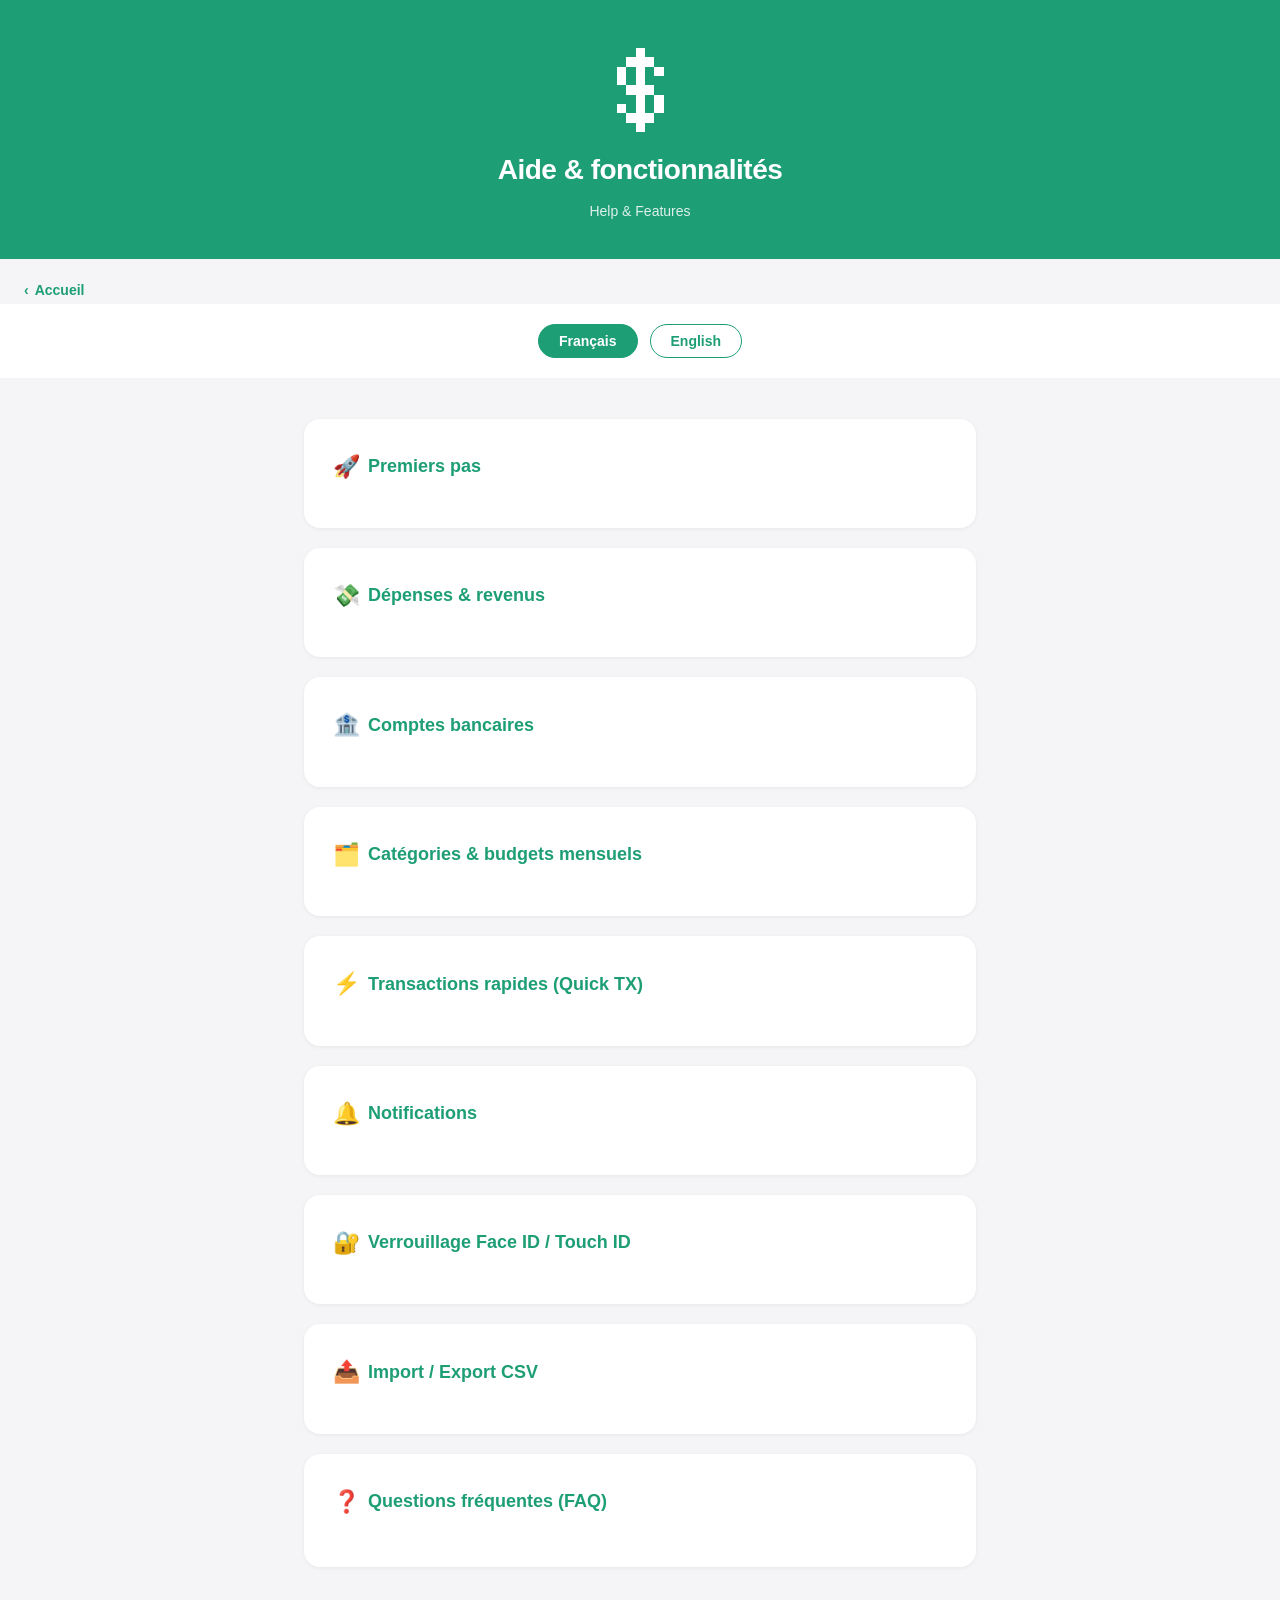
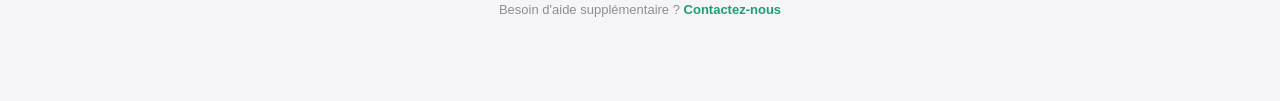
==== help.html @ 41f7768b "Site de support multi-pages avec logo de l'app et mode sombre * Préciser la nuance sur le chiffremen" ====
<!DOCTYPE html>
<html lang="fr">
<head>
  <meta charset="UTF-8" />
  <meta name="viewport" content="width=device-width, initial-scale=1.0" />
  <title>Aide &amp; fonctionnalités — Budget App</title>
  <link rel="stylesheet" href="styles.css" />
</head>
<body>

<header>
  <span class="logo-icon" role="img" aria-label="Budget"></span>
  <h1>Aide &amp; fonctionnalités</h1>
  <p>Help &amp; Features</p>
</header>

<a class="back-link" href="index.html">‹ <span lang-section="fr">Accueil</span><span lang-section="en">Home</span></a>

<div class="lang-toggle">
  <button class="active" onclick="setLang('fr')">Français</button>
  <button onclick="setLang('en')">English</button>
</div>

<!--
  ╔══════════════════════════════════════════════════════════════════╗
  ║  GUIDE DE RÉDACTION (à supprimer une fois rempli)                 ║
  ║  - Chaque fonctionnalité = un bloc <div class="section">.         ║
  ║  - Texte explicatif : <p>…</p>                                    ║
  ║  - Liste d'étapes numérotées : <ol><li>…</li></ol>               ║
  ║  - Liste à puces (cochées) : <ul><li>…</li></ul>                 ║
  ║  - Encadré d'astuce : <div class="highlight">…</div>             ║
  ║  - Sous-titre dans une section : <h3>…</h3>                       ║
  ║  Répliquer la même structure dans la version EN plus bas.         ║
  ╚══════════════════════════════════════════════════════════════════╝
-->

<!-- ═══════════════════════════════════════ FRANÇAIS ═══════════════════════ -->

<div lang-section="fr">
<div class="container">

  <div class="section">
    <h2><span class="emoji">🚀</span> Premiers pas</h2>
    <p><!-- TODO : Décrire la connexion (Sign in with Apple) et la configuration initiale. --></p>
  </div>

  <div class="section">
    <h2><span class="emoji">💸</span> Dépenses &amp; revenus</h2>
    <p><!-- TODO : Comment ajouter, modifier et supprimer une dépense ou un revenu (description, montant, fréquence, catégorie, compte). --></p>
  </div>

  <div class="section">
    <h2><span class="emoji">🏦</span> Comptes bancaires</h2>
    <p><!-- TODO : Comment créer un compte, définir un solde, suivre l'évolution. --></p>
  </div>

  <div class="section">
    <h2><span class="emoji">🗂️</span> Catégories &amp; budgets mensuels</h2>
    <p><!-- TODO : Comment créer des catégories et fixer un budget mensuel par catégorie. --></p>
  </div>

  <div class="section">
    <h2><span class="emoji">⚡</span> Transactions rapides (Quick TX)</h2>
    <p><!-- TODO : À quoi servent les Quick TX et comment les utiliser. --></p>
  </div>

  <div class="section">
    <h2><span class="emoji">🔔</span> Notifications</h2>
    <p><!-- TODO : Comment activer/désactiver les rappels de transactions récurrentes. --></p>
  </div>

  <div class="section">
    <h2><span class="emoji">🔐</span> Verrouillage Face ID / Touch ID</h2>
    <p><!-- TODO : Comment activer le verrouillage biométrique de l'application. --></p>
  </div>

  <div class="section">
    <h2><span class="emoji">📤</span> Import / Export CSV</h2>
    <p><!-- TODO : Comment exporter ses données en CSV et importer un fichier. --></p>
  </div>

  <div class="section">
    <h2><span class="emoji">❓</span> Questions fréquentes (FAQ)</h2>
    <h3><!-- TODO : Question --></h3>
    <p><!-- TODO : Réponse --></p>
  </div>

  <p class="updated">Besoin d'aide supplémentaire ? <a href="contact.html">Contactez-nous</a></p>
</div>
</div>

<!-- ═══════════════════════════════════════ ENGLISH ════════════════════════ -->

<div lang-section="en">
<div class="container">

  <div class="section">
    <h2><span class="emoji">🚀</span> Getting Started</h2>
    <p><!-- TODO: Describe sign-in (Sign in with Apple) and initial setup. --></p>
  </div>

  <div class="section">
    <h2><span class="emoji">💸</span> Expenses &amp; Income</h2>
    <p><!-- TODO: How to add, edit and delete an expense or income (description, amount, frequency, category, account). --></p>
  </div>

  <div class="section">
    <h2><span class="emoji">🏦</span> Bank Accounts</h2>
    <p><!-- TODO: How to create an account, set a balance, track changes. --></p>
  </div>

  <div class="section">
    <h2><span class="emoji">🗂️</span> Categories &amp; Monthly Budgets</h2>
    <p><!-- TODO: How to create categories and set a monthly budget per category. --></p>
  </div>

  <div class="section">
    <h2><span class="emoji">⚡</span> Quick Transactions (Quick TX)</h2>
    <p><!-- TODO: What Quick TX are for and how to use them. --></p>
  </div>

  <div class="section">
    <h2><span class="emoji">🔔</span> Notifications</h2>
    <p><!-- TODO: How to enable/disable recurring-transaction reminders. --></p>
  </div>

  <div class="section">
    <h2><span class="emoji">🔐</span> Face ID / Touch ID Lock</h2>
    <p><!-- TODO: How to enable the app's biometric lock. --></p>
  </div>

  <div class="section">
    <h2><span class="emoji">📤</span> CSV Import / Export</h2>
    <p><!-- TODO: How to export your data to CSV and import a file. --></p>
  </div>

  <div class="section">
    <h2><span class="emoji">❓</span> Frequently Asked Questions (FAQ)</h2>
    <h3><!-- TODO: Question --></h3>
    <p><!-- TODO: Answer --></p>
  </div>

  <p class="updated">Need more help? <a href="contact.html">Contact us</a></p>
</div>
</div>

<script src="script.js"></script>
</body>
</html>
---- styles.css ----
/* ───────────────────── Color tokens (light mode) ───────────────────── */

:root {
  --bg: #f5f5f7;
  --text: #1d1d1f;
  --text-secondary: #3a3a3c;
  --text-muted: #8e8e93;

  --card-bg: #fff;
  --card-border: transparent;
  --card-shadow: rgba(0,0,0,0.06);
  --card-shadow-hover: rgba(0,0,0,0.10);

  --accent: #1d9e75;
  --accent-bg: #e8f7f2;
  --accent-contrast: #1a3a2e;
  --on-accent: #fff;

  --border: #f2f2f7;
  --divider: #d0d0d0;
  --contact-bg: #f5f5f7;
  --arrow: #c0c0c5;

  /* Header / app logo — light variant: green tile, white glyph */
  --header-bg: #1d9e75;
  --header-text: #fff;
  --header-logo: #fff;
}

/* ───────────────────── Color tokens (dark mode) ────────────────────── */

@media (prefers-color-scheme: dark) {
  :root {
    --bg: #000;
    --text: #f5f5f7;
    --text-secondary: #c7c7cc;
    --text-muted: #8e8e93;

    --card-bg: #1c1c1e;
    --card-border: #2c2c2e;
    --card-shadow: rgba(0,0,0,0.5);
    --card-shadow-hover: rgba(0,0,0,0.7);

    --accent: #2ecc8f;
    --accent-bg: #14302a;
    --accent-contrast: #d7f5ea;
    --on-accent: #0d1311;

    --border: #2c2c2e;
    --divider: #3a3a3c;
    --contact-bg: #2c2c2e;
    --arrow: #6e6e73;

    /* Header / app logo — dark variant: near-black tile, green glyph */
    --header-bg: #0d1311;
    --header-text: #f5f5f7;
    --header-logo: #2ecc8f;
  }
}

* { box-sizing: border-box; margin: 0; padding: 0; }

body {
  font-family: -apple-system, BlinkMacSystemFont, "Segoe UI", Roboto, Helvetica, Arial, sans-serif;
  background: var(--bg);
  color: var(--text);
  line-height: 1.7;
}

/* ─────────────────────────── Header ─────────────────────────── */

header {
  background: var(--header-bg);
  color: var(--header-text);
  padding: 48px 24px 36px;
  text-align: center;
}

/* App logo — the "$" glyph drawn from logo.svg, recolored per color scheme */
header .logo-icon {
  display: block;
  width: 84px;
  height: 84px;
  margin: 0 auto 14px;
  background-color: var(--header-logo);
  -webkit-mask: url(logo.svg) center / contain no-repeat;
  mask: url(logo.svg) center / contain no-repeat;
}

header h1 {
  font-size: 28px;
  font-weight: 700;
  letter-spacing: -0.5px;
}

header p {
  margin-top: 6px;
  font-size: 14px;
  opacity: 0.85;
}

/* ─────────────────────── Back navigation ────────────────────── */

.back-link {
  display: inline-flex;
  align-items: center;
  gap: 6px;
  margin: 20px 0 0 24px;
  color: var(--accent);
  text-decoration: none;
  font-size: 14px;
  font-weight: 600;
}

.back-link:hover { text-decoration: underline; }

/* ─────────────────────── Language toggle ────────────────────── */

.lang-toggle {
  display: flex;
  justify-content: center;
  gap: 12px;
  padding: 20px;
  background: var(--card-bg);
  border-bottom: 1px solid var(--border);
}

.lang-toggle button {
  padding: 8px 20px;
  border-radius: 20px;
  border: 1.5px solid var(--accent);
  background: transparent;
  color: var(--accent);
  font-size: 14px;
  font-weight: 600;
  cursor: pointer;
  transition: all 0.2s;
}

.lang-toggle button.active,
.lang-toggle button:hover {
  background: var(--accent);
  color: var(--on-accent);
}

/* ─────────────────────────── Layout ─────────────────────────── */

.container {
  max-width: 720px;
  margin: 0 auto;
  padding: 40px 24px 80px;
}

.section {
  background: var(--card-bg);
  border: 1px solid var(--card-border);
  border-radius: 16px;
  padding: 28px;
  margin-bottom: 20px;
  box-shadow: 0 1px 4px var(--card-shadow);
}

.section h2 {
  font-size: 18px;
  font-weight: 700;
  color: var(--accent);
  margin-bottom: 14px;
  display: flex;
  align-items: center;
  gap: 8px;
}

.section h2 .emoji { font-size: 22px; }

.section h3 {
  font-size: 16px;
  font-weight: 700;
  color: var(--text);
  margin: 18px 0 8px;
}

.section p { margin-bottom: 12px; font-size: 15px; color: var(--text-secondary); }
.section p:last-child { margin-bottom: 0; }

.section ul {
  list-style: none;
  padding: 0;
  margin-bottom: 12px;
}

.section ul li {
  font-size: 15px;
  color: var(--text-secondary);
  padding: 6px 0 6px 20px;
  position: relative;
  border-bottom: 1px solid var(--border);
}

.section ul li:last-child { border-bottom: none; }

.section ul li::before {
  content: "✓";
  position: absolute;
  left: 0;
  color: var(--accent);
  font-weight: 700;
}

/* Numbered steps (for help sections) */
.section ol {
  margin: 0 0 12px 20px;
  padding: 0;
}

.section ol li {
  font-size: 15px;
  color: var(--text-secondary);
  padding: 4px 0;
}

/* Links inside content */
.section a,
.highlight a,
.contact-box a,
.updated a {
  color: var(--accent);
  font-weight: 600;
  text-decoration: none;
}

.section a:hover,
.highlight a:hover,
.contact-box a:hover,
.updated a:hover { text-decoration: underline; }

/* ───────────────────────── Components ───────────────────────── */

.badge {
  display: inline-block;
  background: var(--accent-bg);
  color: var(--accent);
  font-size: 12px;
  font-weight: 700;
  padding: 3px 10px;
  border-radius: 20px;
  margin-left: 8px;
  vertical-align: middle;
}

.highlight {
  background: var(--accent-bg);
  border-left: 4px solid var(--accent);
  border-radius: 0 8px 8px 0;
  padding: 14px 16px;
  margin: 14px 0;
  font-size: 15px;
  color: var(--accent-contrast);
}

.contact-box {
  background: var(--contact-bg);
  border-radius: 12px;
  padding: 20px;
  margin-top: 12px;
}

.divider {
  border: none;
  border-top: 2px dashed var(--divider);
  margin: 40px 0;
}

.updated {
  text-align: center;
  font-size: 13px;
  color: var(--text-muted);
  margin-top: 32px;
}

/* ────────────────────────── Menu hub ───────────────────────── */

.menu {
  display: grid;
  gap: 16px;
}

.menu-card {
  display: flex;
  align-items: center;
  gap: 18px;
  background: var(--card-bg);
  border: 1px solid var(--card-border);
  border-radius: 16px;
  padding: 24px;
  text-decoration: none;
  color: inherit;
  box-shadow: 0 1px 4px var(--card-shadow);
  transition: transform 0.15s, box-shadow 0.15s;
}

.menu-card:hover {
  transform: translateY(-2px);
  box-shadow: 0 4px 14px var(--card-shadow-hover);
}

.menu-card .menu-icon {
  font-size: 36px;
  flex-shrink: 0;
}

.menu-card .menu-text h2 {
  font-size: 18px;
  font-weight: 700;
  color: var(--accent);
  margin-bottom: 2px;
}

.menu-card .menu-text p {
  font-size: 14px;
  color: var(--text-muted);
}

.menu-card .menu-arrow {
  margin-left: auto;
  color: var(--arrow);
  font-size: 22px;
  flex-shrink: 0;
}

/* Buttons / call-to-action links */
.btn {
  display: inline-block;
  background: var(--accent);
  color: var(--on-accent);
  text-decoration: none;
  font-weight: 600;
  font-size: 15px;
  padding: 12px 24px;
  border-radius: 24px;
  transition: opacity 0.15s;
}

.btn:hover { opacity: 0.9; }

/* Language section visibility (toggled by script.js) */
[lang-section="en"] { display: none; }
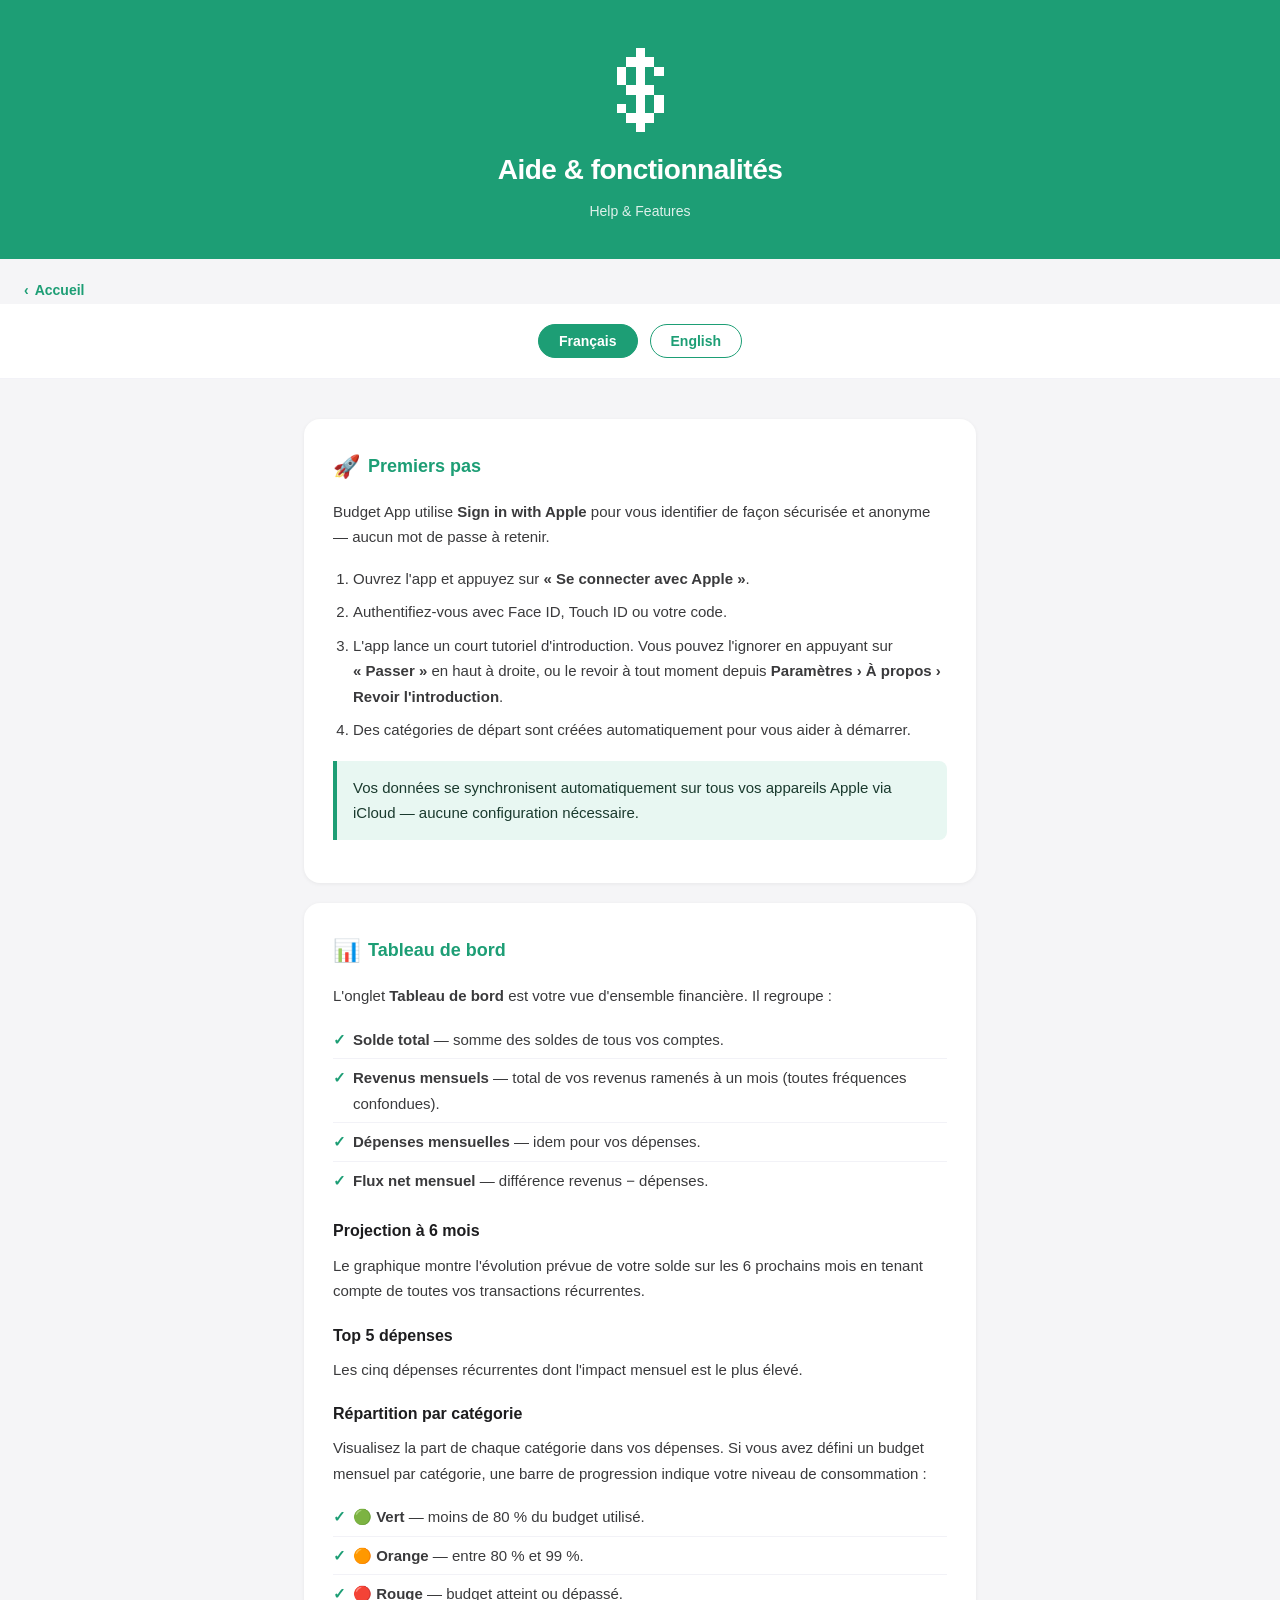
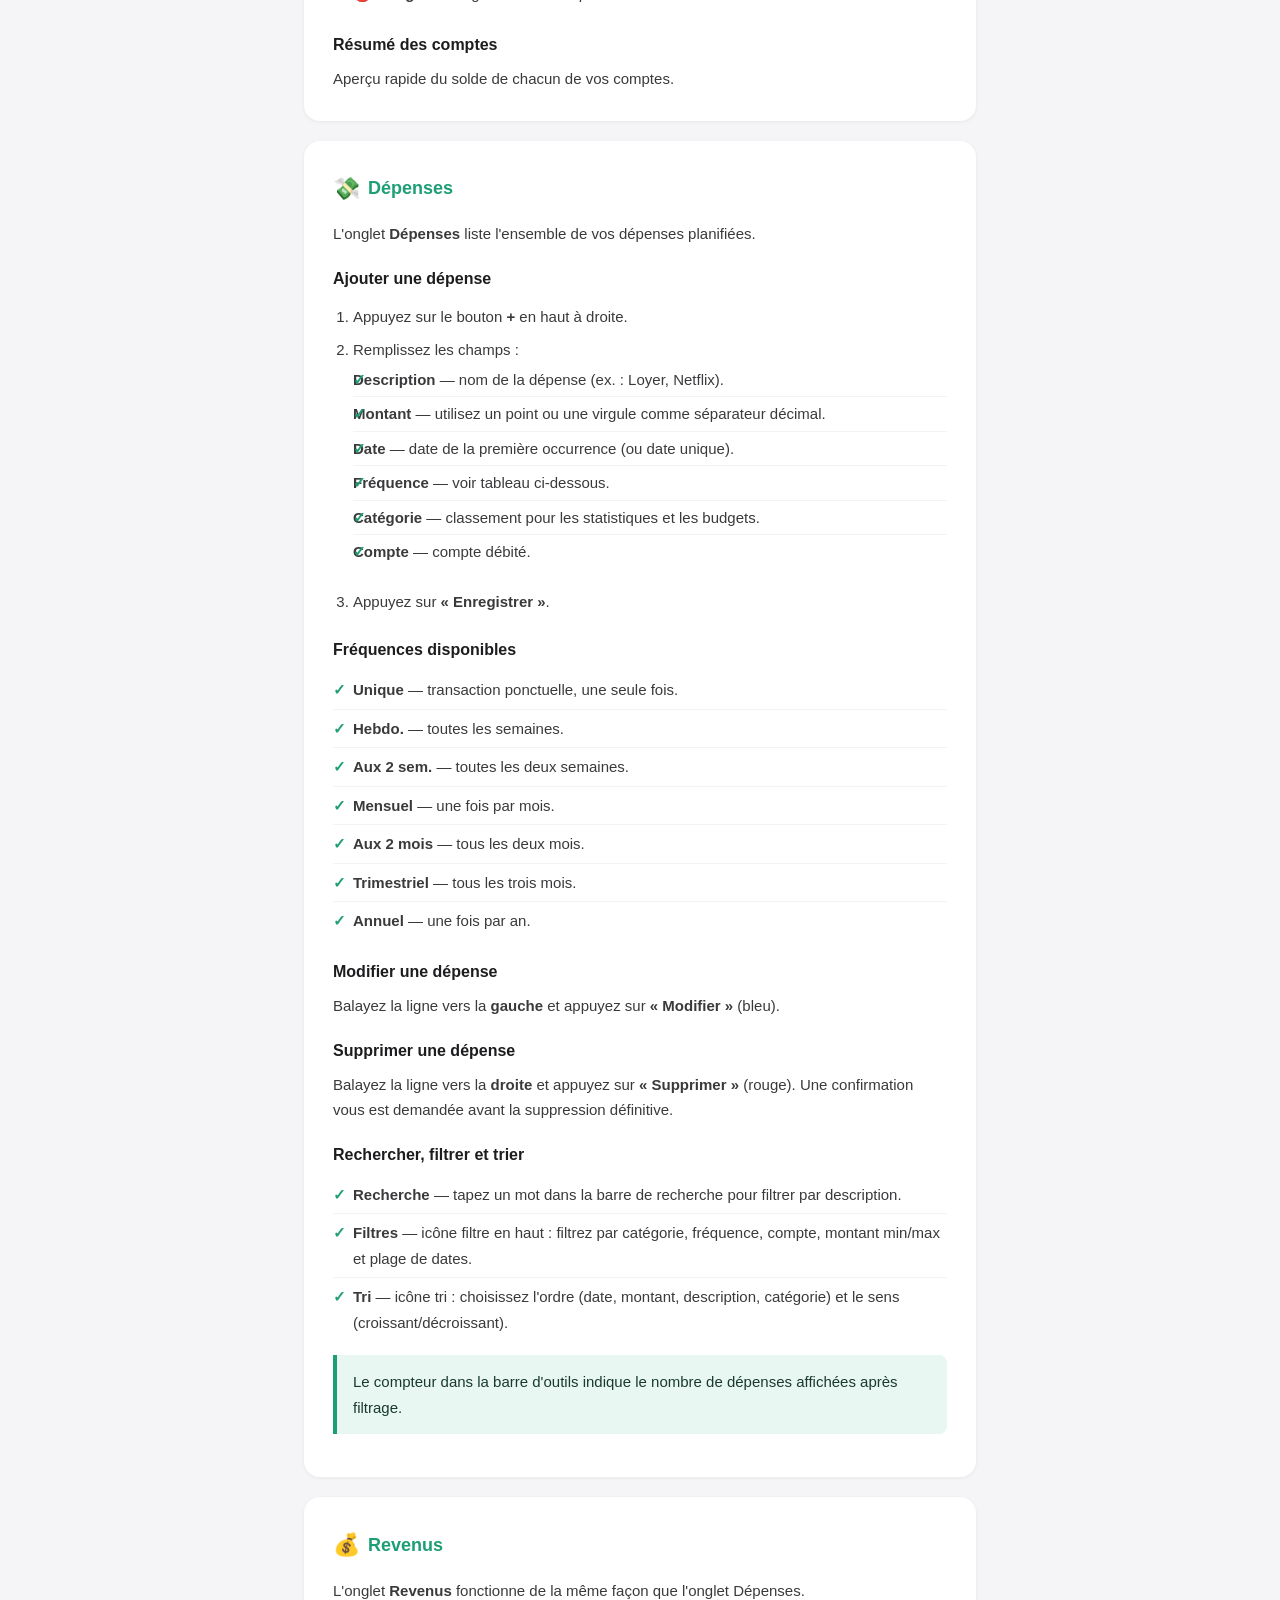
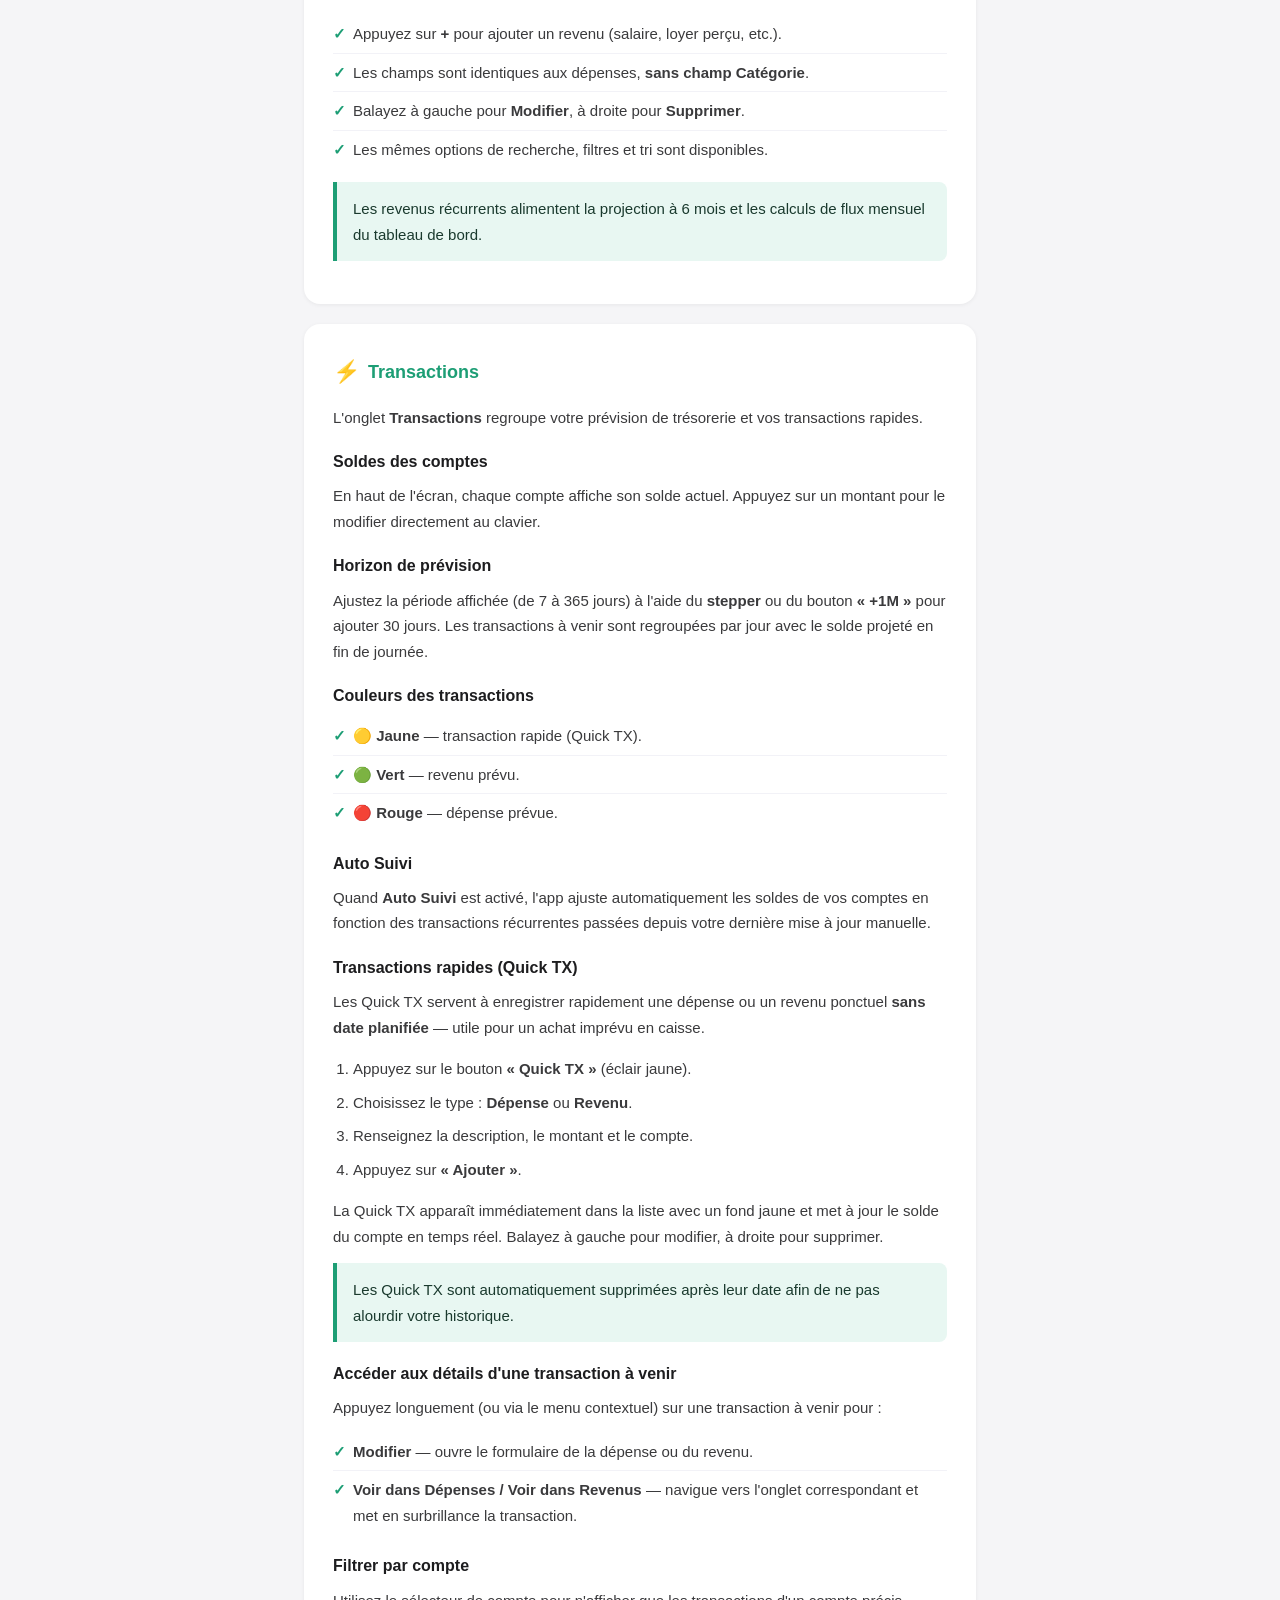
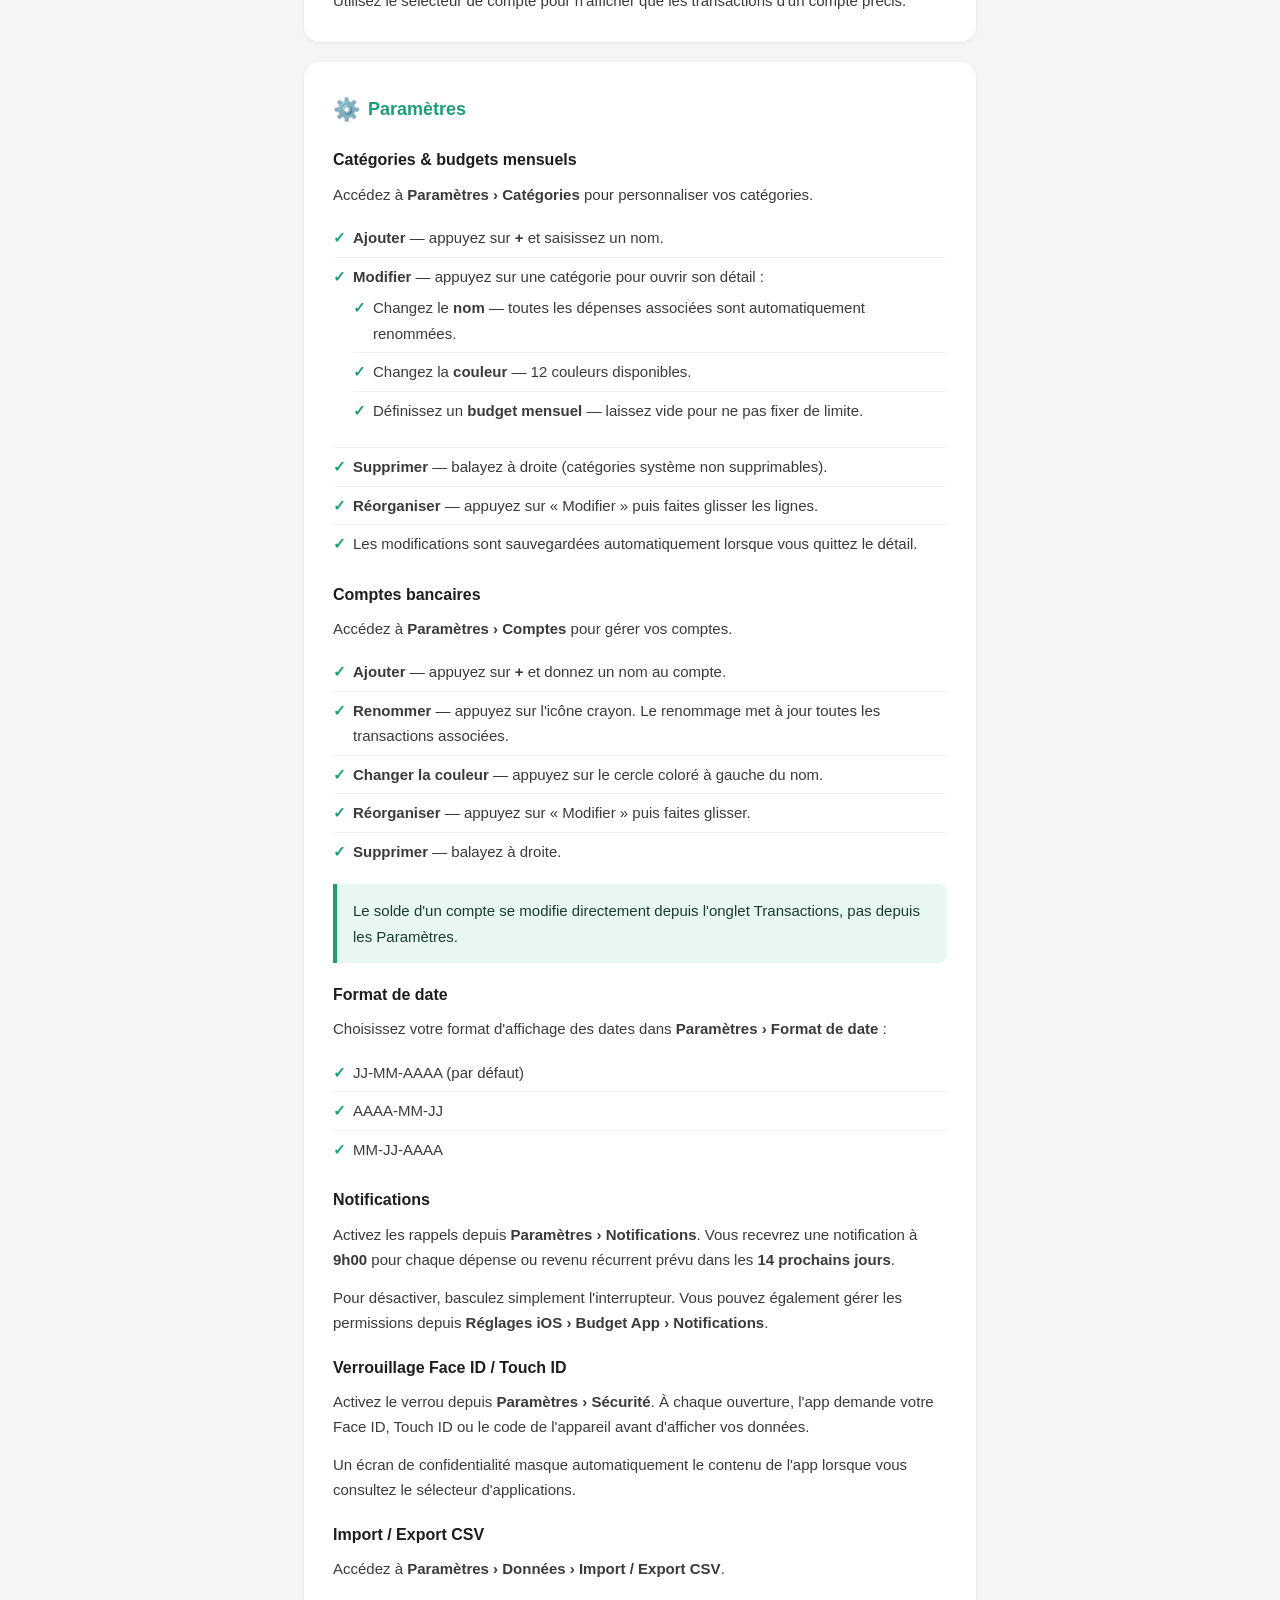
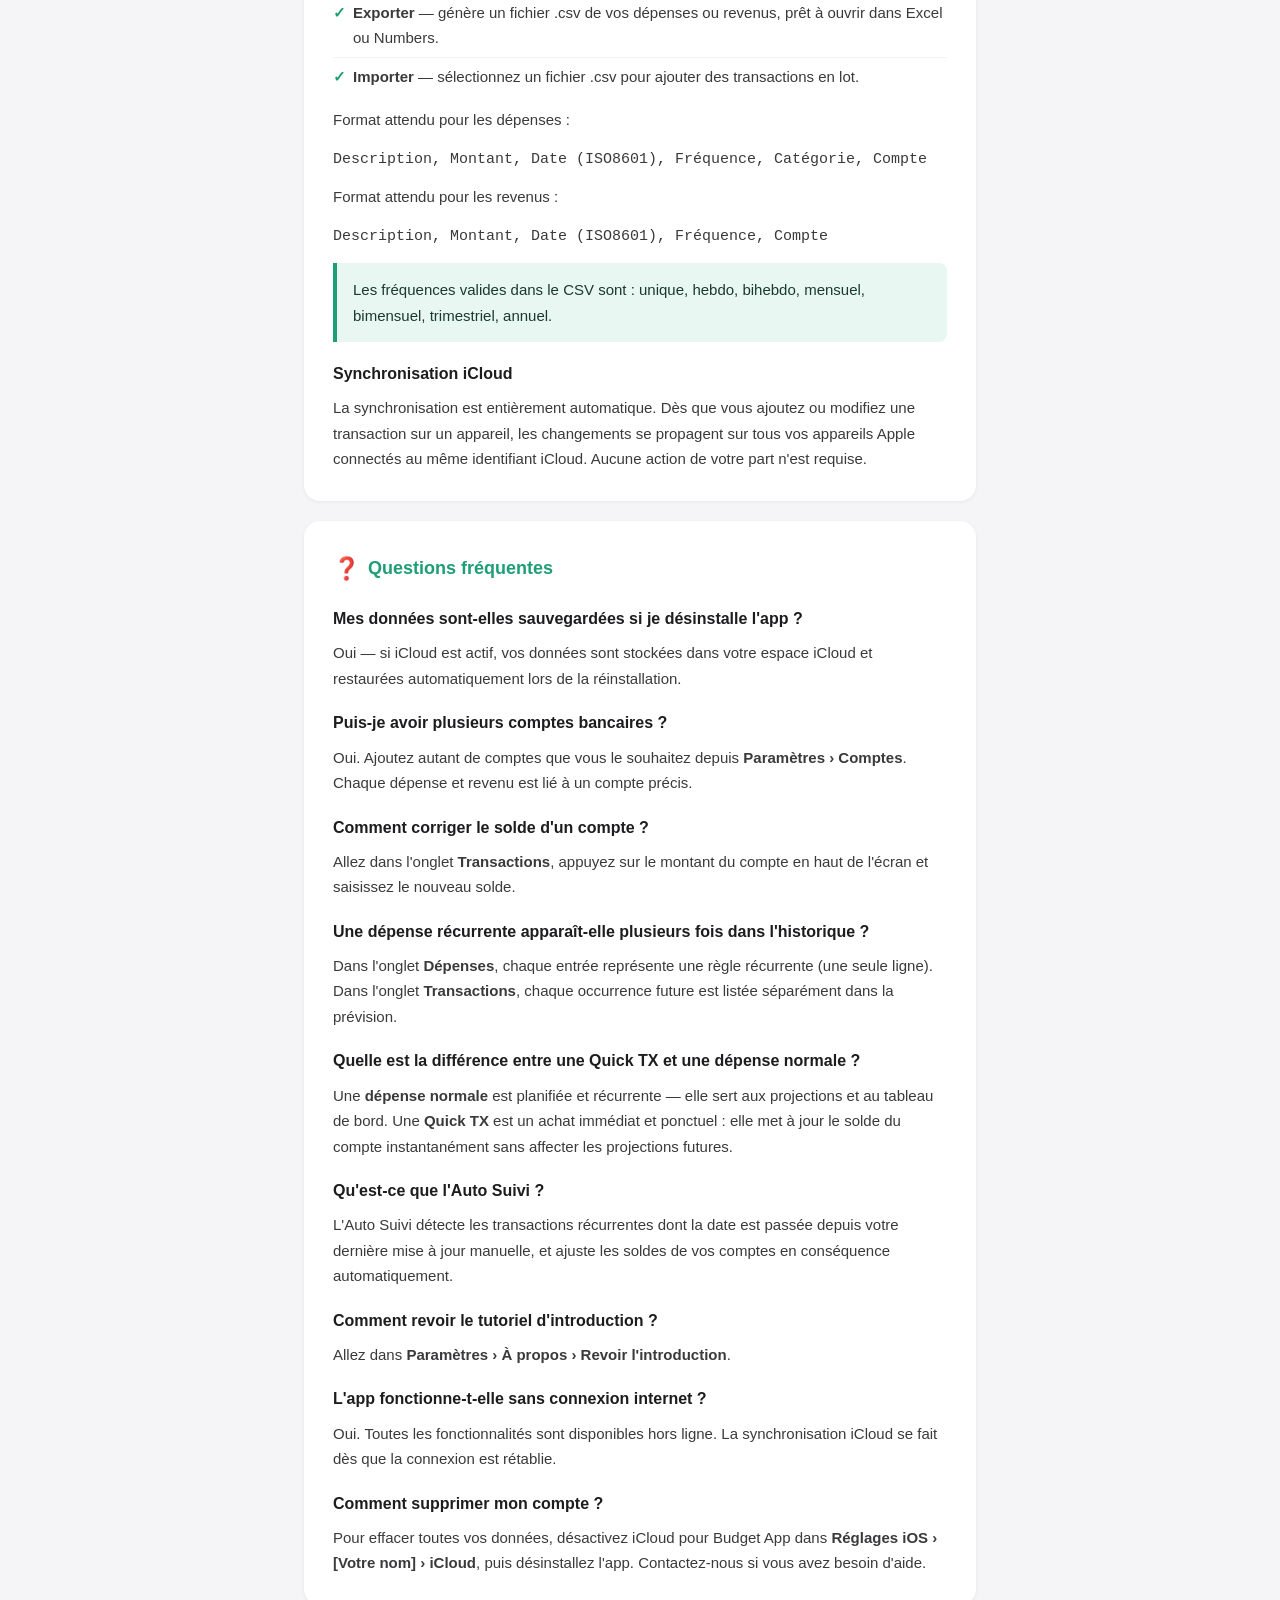
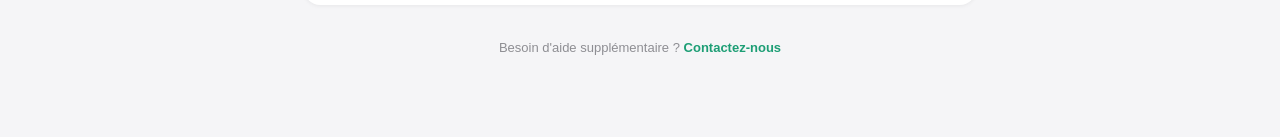
==== commit 788ad0c0: "Update print statement from 'Hello' to 'Goodbye'" ====
--- a/help.html
+++ b/help.html
@@ -21,68 +21,249 @@
   <button onclick="setLang('en')">English</button>
 </div>
 
-<!--
-  ╔══════════════════════════════════════════════════════════════════╗
-  ║  GUIDE DE RÉDACTION (à supprimer une fois rempli)                 ║
-  ║  - Chaque fonctionnalité = un bloc <div class="section">.         ║
-  ║  - Texte explicatif : <p>…</p>                                    ║
-  ║  - Liste d'étapes numérotées : <ol><li>…</li></ol>               ║
-  ║  - Liste à puces (cochées) : <ul><li>…</li></ul>                 ║
-  ║  - Encadré d'astuce : <div class="highlight">…</div>             ║
-  ║  - Sous-titre dans une section : <h3>…</h3>                       ║
-  ║  Répliquer la même structure dans la version EN plus bas.         ║
-  ╚══════════════════════════════════════════════════════════════════╝
--->
-
 <!-- ═══════════════════════════════════════ FRANÇAIS ═══════════════════════ -->
 
 <div lang-section="fr">
 <div class="container">
 
+  <!-- ── Premiers pas ─────────────────────────────────────────── -->
   <div class="section">
     <h2><span class="emoji">🚀</span> Premiers pas</h2>
-    <p><!-- TODO : Décrire la connexion (Sign in with Apple) et la configuration initiale. --></p>
-  </div>
-
-  <div class="section">
-    <h2><span class="emoji">💸</span> Dépenses &amp; revenus</h2>
-    <p><!-- TODO : Comment ajouter, modifier et supprimer une dépense ou un revenu (description, montant, fréquence, catégorie, compte). --></p>
-  </div>
-
-  <div class="section">
-    <h2><span class="emoji">🏦</span> Comptes bancaires</h2>
-    <p><!-- TODO : Comment créer un compte, définir un solde, suivre l'évolution. --></p>
-  </div>
-
-  <div class="section">
-    <h2><span class="emoji">🗂️</span> Catégories &amp; budgets mensuels</h2>
-    <p><!-- TODO : Comment créer des catégories et fixer un budget mensuel par catégorie. --></p>
-  </div>
-
-  <div class="section">
-    <h2><span class="emoji">⚡</span> Transactions rapides (Quick TX)</h2>
-    <p><!-- TODO : À quoi servent les Quick TX et comment les utiliser. --></p>
-  </div>
-
-  <div class="section">
-    <h2><span class="emoji">🔔</span> Notifications</h2>
-    <p><!-- TODO : Comment activer/désactiver les rappels de transactions récurrentes. --></p>
-  </div>
-
-  <div class="section">
-    <h2><span class="emoji">🔐</span> Verrouillage Face ID / Touch ID</h2>
-    <p><!-- TODO : Comment activer le verrouillage biométrique de l'application. --></p>
-  </div>
-
-  <div class="section">
-    <h2><span class="emoji">📤</span> Import / Export CSV</h2>
-    <p><!-- TODO : Comment exporter ses données en CSV et importer un fichier. --></p>
-  </div>
-
-  <div class="section">
-    <h2><span class="emoji">❓</span> Questions fréquentes (FAQ)</h2>
-    <h3><!-- TODO : Question --></h3>
-    <p><!-- TODO : Réponse --></p>
+    <p>Budget App utilise <strong>Sign in with Apple</strong> pour vous identifier de façon sécurisée et anonyme — aucun mot de passe à retenir.</p>
+    <ol>
+      <li>Ouvrez l'app et appuyez sur <strong>«&nbsp;Se connecter avec Apple&nbsp;»</strong>.</li>
+      <li>Authentifiez-vous avec Face ID, Touch ID ou votre code.</li>
+      <li>L'app lance un court tutoriel d'introduction. Vous pouvez l'ignorer en appuyant sur <strong>«&nbsp;Passer&nbsp;»</strong> en haut à droite, ou le revoir à tout moment depuis <strong>Paramètres › À propos › Revoir l'introduction</strong>.</li>
+      <li>Des catégories de départ sont créées automatiquement pour vous aider à démarrer.</li>
+    </ol>
+    <div class="highlight">Vos données se synchronisent automatiquement sur tous vos appareils Apple via iCloud — aucune configuration nécessaire.</div>
+  </div>
+
+  <!-- ── Tableau de bord ───────────────────────────────────────── -->
+  <div class="section">
+    <h2><span class="emoji">📊</span> Tableau de bord</h2>
+    <p>L'onglet <strong>Tableau de bord</strong> est votre vue d'ensemble financière. Il regroupe :</p>
+    <ul>
+      <li><strong>Solde total</strong> — somme des soldes de tous vos comptes.</li>
+      <li><strong>Revenus mensuels</strong> — total de vos revenus ramenés à un mois (toutes fréquences confondues).</li>
+      <li><strong>Dépenses mensuelles</strong> — idem pour vos dépenses.</li>
+      <li><strong>Flux net mensuel</strong> — différence revenus − dépenses.</li>
+    </ul>
+
+    <h3>Projection à 6 mois</h3>
+    <p>Le graphique montre l'évolution prévue de votre solde sur les 6 prochains mois en tenant compte de toutes vos transactions récurrentes.</p>
+
+    <h3>Top 5 dépenses</h3>
+    <p>Les cinq dépenses récurrentes dont l'impact mensuel est le plus élevé.</p>
+
+    <h3>Répartition par catégorie</h3>
+    <p>Visualisez la part de chaque catégorie dans vos dépenses. Si vous avez défini un budget mensuel par catégorie, une barre de progression indique votre niveau de consommation :</p>
+    <ul>
+      <li>🟢 <strong>Vert</strong> — moins de 80 % du budget utilisé.</li>
+      <li>🟠 <strong>Orange</strong> — entre 80 % et 99 %.</li>
+      <li>🔴 <strong>Rouge</strong> — budget atteint ou dépassé.</li>
+    </ul>
+
+    <h3>Résumé des comptes</h3>
+    <p>Aperçu rapide du solde de chacun de vos comptes.</p>
+  </div>
+
+  <!-- ── Dépenses ──────────────────────────────────────────────── -->
+  <div class="section">
+    <h2><span class="emoji">💸</span> Dépenses</h2>
+    <p>L'onglet <strong>Dépenses</strong> liste l'ensemble de vos dépenses planifiées.</p>
+
+    <h3>Ajouter une dépense</h3>
+    <ol>
+      <li>Appuyez sur le bouton <strong>+</strong> en haut à droite.</li>
+      <li>Remplissez les champs :
+        <ul>
+          <li><strong>Description</strong> — nom de la dépense (ex. : Loyer, Netflix).</li>
+          <li><strong>Montant</strong> — utilisez un point ou une virgule comme séparateur décimal.</li>
+          <li><strong>Date</strong> — date de la première occurrence (ou date unique).</li>
+          <li><strong>Fréquence</strong> — voir tableau ci-dessous.</li>
+          <li><strong>Catégorie</strong> — classement pour les statistiques et les budgets.</li>
+          <li><strong>Compte</strong> — compte débité.</li>
+        </ul>
+      </li>
+      <li>Appuyez sur <strong>«&nbsp;Enregistrer&nbsp;»</strong>.</li>
+    </ol>
+
+    <h3>Fréquences disponibles</h3>
+    <ul>
+      <li><strong>Unique</strong> — transaction ponctuelle, une seule fois.</li>
+      <li><strong>Hebdo.</strong> — toutes les semaines.</li>
+      <li><strong>Aux 2 sem.</strong> — toutes les deux semaines.</li>
+      <li><strong>Mensuel</strong> — une fois par mois.</li>
+      <li><strong>Aux 2 mois</strong> — tous les deux mois.</li>
+      <li><strong>Trimestriel</strong> — tous les trois mois.</li>
+      <li><strong>Annuel</strong> — une fois par an.</li>
+    </ul>
+
+    <h3>Modifier une dépense</h3>
+    <p>Balayez la ligne vers la <strong>gauche</strong> et appuyez sur <strong>«&nbsp;Modifier&nbsp;»</strong> (bleu).</p>
+
+    <h3>Supprimer une dépense</h3>
+    <p>Balayez la ligne vers la <strong>droite</strong> et appuyez sur <strong>«&nbsp;Supprimer&nbsp;»</strong> (rouge). Une confirmation vous est demandée avant la suppression définitive.</p>
+
+    <h3>Rechercher, filtrer et trier</h3>
+    <ul>
+      <li><strong>Recherche</strong> — tapez un mot dans la barre de recherche pour filtrer par description.</li>
+      <li><strong>Filtres</strong> — icône filtre en haut : filtrez par catégorie, fréquence, compte, montant min/max et plage de dates.</li>
+      <li><strong>Tri</strong> — icône tri : choisissez l'ordre (date, montant, description, catégorie) et le sens (croissant/décroissant).</li>
+    </ul>
+    <div class="highlight">Le compteur dans la barre d'outils indique le nombre de dépenses affichées après filtrage.</div>
+  </div>
+
+  <!-- ── Revenus ───────────────────────────────────────────────── -->
+  <div class="section">
+    <h2><span class="emoji">💰</span> Revenus</h2>
+    <p>L'onglet <strong>Revenus</strong> fonctionne de la même façon que l'onglet Dépenses.</p>
+    <ul>
+      <li>Appuyez sur <strong>+</strong> pour ajouter un revenu (salaire, loyer perçu, etc.).</li>
+      <li>Les champs sont identiques aux dépenses, <strong>sans champ Catégorie</strong>.</li>
+      <li>Balayez à gauche pour <strong>Modifier</strong>, à droite pour <strong>Supprimer</strong>.</li>
+      <li>Les mêmes options de recherche, filtres et tri sont disponibles.</li>
+    </ul>
+    <div class="highlight">Les revenus récurrents alimentent la projection à 6 mois et les calculs de flux mensuel du tableau de bord.</div>
+  </div>
+
+  <!-- ── Transactions ──────────────────────────────────────────── -->
+  <div class="section">
+    <h2><span class="emoji">⚡</span> Transactions</h2>
+    <p>L'onglet <strong>Transactions</strong> regroupe votre prévision de trésorerie et vos transactions rapides.</p>
+
+    <h3>Soldes des comptes</h3>
+    <p>En haut de l'écran, chaque compte affiche son solde actuel. Appuyez sur un montant pour le modifier directement au clavier.</p>
+
+    <h3>Horizon de prévision</h3>
+    <p>Ajustez la période affichée (de 7 à 365 jours) à l'aide du <strong>stepper</strong> ou du bouton <strong>«&nbsp;+1M&nbsp;»</strong> pour ajouter 30 jours. Les transactions à venir sont regroupées par jour avec le solde projeté en fin de journée.</p>
+
+    <h3>Couleurs des transactions</h3>
+    <ul>
+      <li>🟡 <strong>Jaune</strong> — transaction rapide (Quick TX).</li>
+      <li>🟢 <strong>Vert</strong> — revenu prévu.</li>
+      <li>🔴 <strong>Rouge</strong> — dépense prévue.</li>
+    </ul>
+
+    <h3>Auto Suivi</h3>
+    <p>Quand <strong>Auto Suivi</strong> est activé, l'app ajuste automatiquement les soldes de vos comptes en fonction des transactions récurrentes passées depuis votre dernière mise à jour manuelle.</p>
+
+    <h3>Transactions rapides (Quick TX)</h3>
+    <p>Les Quick TX servent à enregistrer rapidement une dépense ou un revenu ponctuel <strong>sans date planifiée</strong> — utile pour un achat imprévu en caisse.</p>
+    <ol>
+      <li>Appuyez sur le bouton <strong>«&nbsp;Quick TX&nbsp;»</strong> (éclair jaune).</li>
+      <li>Choisissez le type : <strong>Dépense</strong> ou <strong>Revenu</strong>.</li>
+      <li>Renseignez la description, le montant et le compte.</li>
+      <li>Appuyez sur <strong>«&nbsp;Ajouter&nbsp;»</strong>.</li>
+    </ol>
+    <p>La Quick TX apparaît immédiatement dans la liste avec un fond jaune et met à jour le solde du compte en temps réel. Balayez à gauche pour modifier, à droite pour supprimer.</p>
+    <div class="highlight">Les Quick TX sont automatiquement supprimées après leur date afin de ne pas alourdir votre historique.</div>
+
+    <h3>Accéder aux détails d'une transaction à venir</h3>
+    <p>Appuyez longuement (ou via le menu contextuel) sur une transaction à venir pour :</p>
+    <ul>
+      <li><strong>Modifier</strong> — ouvre le formulaire de la dépense ou du revenu.</li>
+      <li><strong>Voir dans Dépenses / Voir dans Revenus</strong> — navigue vers l'onglet correspondant et met en surbrillance la transaction.</li>
+    </ul>
+
+    <h3>Filtrer par compte</h3>
+    <p>Utilisez le sélecteur de compte pour n'afficher que les transactions d'un compte précis.</p>
+  </div>
+
+  <!-- ── Paramètres ────────────────────────────────────────────── -->
+  <div class="section">
+    <h2><span class="emoji">⚙️</span> Paramètres</h2>
+
+    <h3>Catégories &amp; budgets mensuels</h3>
+    <p>Accédez à <strong>Paramètres › Catégories</strong> pour personnaliser vos catégories.</p>
+    <ul>
+      <li><strong>Ajouter</strong> — appuyez sur <strong>+</strong> et saisissez un nom.</li>
+      <li><strong>Modifier</strong> — appuyez sur une catégorie pour ouvrir son détail :
+        <ul>
+          <li>Changez le <strong>nom</strong> — toutes les dépenses associées sont automatiquement renommées.</li>
+          <li>Changez la <strong>couleur</strong> — 12 couleurs disponibles.</li>
+          <li>Définissez un <strong>budget mensuel</strong> — laissez vide pour ne pas fixer de limite.</li>
+        </ul>
+      </li>
+      <li><strong>Supprimer</strong> — balayez à droite (catégories système non supprimables).</li>
+      <li><strong>Réorganiser</strong> — appuyez sur «&nbsp;Modifier&nbsp;» puis faites glisser les lignes.</li>
+      <li>Les modifications sont sauvegardées automatiquement lorsque vous quittez le détail.</li>
+    </ul>
+
+    <h3>Comptes bancaires</h3>
+    <p>Accédez à <strong>Paramètres › Comptes</strong> pour gérer vos comptes.</p>
+    <ul>
+      <li><strong>Ajouter</strong> — appuyez sur <strong>+</strong> et donnez un nom au compte.</li>
+      <li><strong>Renommer</strong> — appuyez sur l'icône crayon. Le renommage met à jour toutes les transactions associées.</li>
+      <li><strong>Changer la couleur</strong> — appuyez sur le cercle coloré à gauche du nom.</li>
+      <li><strong>Réorganiser</strong> — appuyez sur «&nbsp;Modifier&nbsp;» puis faites glisser.</li>
+      <li><strong>Supprimer</strong> — balayez à droite.</li>
+    </ul>
+    <div class="highlight">Le solde d'un compte se modifie directement depuis l'onglet Transactions, pas depuis les Paramètres.</div>
+
+    <h3>Format de date</h3>
+    <p>Choisissez votre format d'affichage des dates dans <strong>Paramètres › Format de date</strong> :</p>
+    <ul>
+      <li>JJ-MM-AAAA (par défaut)</li>
+      <li>AAAA-MM-JJ</li>
+      <li>MM-JJ-AAAA</li>
+    </ul>
+
+    <h3>Notifications</h3>
+    <p>Activez les rappels depuis <strong>Paramètres › Notifications</strong>. Vous recevrez une notification à <strong>9h00</strong> pour chaque dépense ou revenu récurrent prévu dans les <strong>14 prochains jours</strong>.</p>
+    <p>Pour désactiver, basculez simplement l'interrupteur. Vous pouvez également gérer les permissions depuis <strong>Réglages iOS › Budget App › Notifications</strong>.</p>
+
+    <h3>Verrouillage Face ID / Touch ID</h3>
+    <p>Activez le verrou depuis <strong>Paramètres › Sécurité</strong>. À chaque ouverture, l'app demande votre Face ID, Touch ID ou le code de l'appareil avant d'afficher vos données.</p>
+    <p>Un écran de confidentialité masque automatiquement le contenu de l'app lorsque vous consultez le sélecteur d'applications.</p>
+
+    <h3>Import / Export CSV</h3>
+    <p>Accédez à <strong>Paramètres › Données › Import / Export CSV</strong>.</p>
+    <ul>
+      <li><strong>Exporter</strong> — génère un fichier .csv de vos dépenses ou revenus, prêt à ouvrir dans Excel ou Numbers.</li>
+      <li><strong>Importer</strong> — sélectionnez un fichier .csv pour ajouter des transactions en lot.</li>
+    </ul>
+    <p>Format attendu pour les dépenses :</p>
+    <p><code>Description, Montant, Date (ISO8601), Fréquence, Catégorie, Compte</code></p>
+    <p>Format attendu pour les revenus :</p>
+    <p><code>Description, Montant, Date (ISO8601), Fréquence, Compte</code></p>
+    <div class="highlight">Les fréquences valides dans le CSV sont : unique, hebdo, bihebdo, mensuel, bimensuel, trimestriel, annuel.</div>
+
+    <h3>Synchronisation iCloud</h3>
+    <p>La synchronisation est entièrement automatique. Dès que vous ajoutez ou modifiez une transaction sur un appareil, les changements se propagent sur tous vos appareils Apple connectés au même identifiant iCloud. Aucune action de votre part n'est requise.</p>
+  </div>
+
+  <!-- ── FAQ ──────────────────────────────────────────────────── -->
+  <div class="section">
+    <h2><span class="emoji">❓</span> Questions fréquentes</h2>
+
+    <h3>Mes données sont-elles sauvegardées si je désinstalle l'app ?</h3>
+    <p>Oui — si iCloud est actif, vos données sont stockées dans votre espace iCloud et restaurées automatiquement lors de la réinstallation.</p>
+
+    <h3>Puis-je avoir plusieurs comptes bancaires ?</h3>
+    <p>Oui. Ajoutez autant de comptes que vous le souhaitez depuis <strong>Paramètres › Comptes</strong>. Chaque dépense et revenu est lié à un compte précis.</p>
+
+    <h3>Comment corriger le solde d'un compte ?</h3>
+    <p>Allez dans l'onglet <strong>Transactions</strong>, appuyez sur le montant du compte en haut de l'écran et saisissez le nouveau solde.</p>
+
+    <h3>Une dépense récurrente apparaît-elle plusieurs fois dans l'historique ?</h3>
+    <p>Dans l'onglet <strong>Dépenses</strong>, chaque entrée représente une règle récurrente (une seule ligne). Dans l'onglet <strong>Transactions</strong>, chaque occurrence future est listée séparément dans la prévision.</p>
+
+    <h3>Quelle est la différence entre une Quick TX et une dépense normale ?</h3>
+    <p>Une <strong>dépense normale</strong> est planifiée et récurrente — elle sert aux projections et au tableau de bord. Une <strong>Quick TX</strong> est un achat immédiat et ponctuel : elle met à jour le solde du compte instantanément sans affecter les projections futures.</p>
+
+    <h3>Qu'est-ce que l'Auto Suivi ?</h3>
+    <p>L'Auto Suivi détecte les transactions récurrentes dont la date est passée depuis votre dernière mise à jour manuelle, et ajuste les soldes de vos comptes en conséquence automatiquement.</p>
+
+    <h3>Comment revoir le tutoriel d'introduction ?</h3>
+    <p>Allez dans <strong>Paramètres › À propos › Revoir l'introduction</strong>.</p>
+
+    <h3>L'app fonctionne-t-elle sans connexion internet ?</h3>
+    <p>Oui. Toutes les fonctionnalités sont disponibles hors ligne. La synchronisation iCloud se fait dès que la connexion est rétablie.</p>
+
+    <h3>Comment supprimer mon compte ?</h3>
+    <p>Pour effacer toutes vos données, désactivez iCloud pour Budget App dans <strong>Réglages iOS › [Votre nom] › iCloud</strong>, puis désinstallez l'app. Contactez-nous si vous avez besoin d'aide.</p>
   </div>
 
   <p class="updated">Besoin d'aide supplémentaire ? <a href="contact.html">Contactez-nous</a></p>
@@ -94,50 +275,244 @@
 <div lang-section="en">
 <div class="container">
 
+  <!-- ── Getting Started ──────────────────────────────────────── -->
   <div class="section">
     <h2><span class="emoji">🚀</span> Getting Started</h2>
-    <p><!-- TODO: Describe sign-in (Sign in with Apple) and initial setup. --></p>
-  </div>
-
-  <div class="section">
-    <h2><span class="emoji">💸</span> Expenses &amp; Income</h2>
-    <p><!-- TODO: How to add, edit and delete an expense or income (description, amount, frequency, category, account). --></p>
-  </div>
-
-  <div class="section">
-    <h2><span class="emoji">🏦</span> Bank Accounts</h2>
-    <p><!-- TODO: How to create an account, set a balance, track changes. --></p>
-  </div>
-
-  <div class="section">
-    <h2><span class="emoji">🗂️</span> Categories &amp; Monthly Budgets</h2>
-    <p><!-- TODO: How to create categories and set a monthly budget per category. --></p>
-  </div>
-
-  <div class="section">
-    <h2><span class="emoji">⚡</span> Quick Transactions (Quick TX)</h2>
-    <p><!-- TODO: What Quick TX are for and how to use them. --></p>
-  </div>
-
-  <div class="section">
-    <h2><span class="emoji">🔔</span> Notifications</h2>
-    <p><!-- TODO: How to enable/disable recurring-transaction reminders. --></p>
-  </div>
-
-  <div class="section">
-    <h2><span class="emoji">🔐</span> Face ID / Touch ID Lock</h2>
-    <p><!-- TODO: How to enable the app's biometric lock. --></p>
-  </div>
-
-  <div class="section">
-    <h2><span class="emoji">📤</span> CSV Import / Export</h2>
-    <p><!-- TODO: How to export your data to CSV and import a file. --></p>
-  </div>
-
-  <div class="section">
-    <h2><span class="emoji">❓</span> Frequently Asked Questions (FAQ)</h2>
-    <h3><!-- TODO: Question --></h3>
-    <p><!-- TODO: Answer --></p>
+    <p>Budget App uses <strong>Sign in with Apple</strong> to identify you securely and anonymously — no password to remember.</p>
+    <ol>
+      <li>Open the app and tap <strong>"Sign in with Apple"</strong>.</li>
+      <li>Authenticate with Face ID, Touch ID, or your passcode.</li>
+      <li>A short introduction tutorial will launch. You can skip it by tapping <strong>"Skip"</strong> in the top right, or replay it at any time from <strong>Settings › About › Replay Introduction</strong>.</li>
+      <li>Default categories are created automatically to help you get started.</li>
+    </ol>
+    <div class="highlight">Your data syncs automatically across all your Apple devices via iCloud — no configuration required.</div>
+  </div>
+
+  <!-- ── Dashboard ────────────────────────────────────────────── -->
+  <div class="section">
+    <h2><span class="emoji">📊</span> Dashboard</h2>
+    <p>The <strong>Dashboard</strong> tab is your financial overview. It shows:</p>
+    <ul>
+      <li><strong>Total balance</strong> — sum of all your account balances.</li>
+      <li><strong>Monthly income</strong> — all your revenues normalized to a monthly amount.</li>
+      <li><strong>Monthly expenses</strong> — same, for your expenses.</li>
+      <li><strong>Monthly net flow</strong> — income minus expenses.</li>
+    </ul>
+
+    <h3>6-Month Projection</h3>
+    <p>The chart shows your predicted balance over the next 6 months, based on all your recurring transactions.</p>
+
+    <h3>Top 5 Expenses</h3>
+    <p>The five recurring expenses with the highest monthly impact.</p>
+
+    <h3>Category Breakdown</h3>
+    <p>A visual distribution of your spending by category. If you've set a monthly budget for a category, a progress bar shows your current usage level:</p>
+    <ul>
+      <li>🟢 <strong>Green</strong> — under 80% of budget used.</li>
+      <li>🟠 <strong>Orange</strong> — between 80% and 99%.</li>
+      <li>🔴 <strong>Red</strong> — budget reached or exceeded.</li>
+    </ul>
+
+    <h3>Account Summary</h3>
+    <p>A quick view of each account's current balance.</p>
+  </div>
+
+  <!-- ── Expenses ──────────────────────────────────────────────── -->
+  <div class="section">
+    <h2><span class="emoji">💸</span> Expenses</h2>
+    <p>The <strong>Expenses</strong> tab lists all your planned expenses.</p>
+
+    <h3>Adding an Expense</h3>
+    <ol>
+      <li>Tap the <strong>+</strong> button in the top right.</li>
+      <li>Fill in the fields:
+        <ul>
+          <li><strong>Description</strong> — name of the expense (e.g. Rent, Netflix).</li>
+          <li><strong>Amount</strong> — use a period or comma as the decimal separator.</li>
+          <li><strong>Date</strong> — date of the first (or only) occurrence.</li>
+          <li><strong>Frequency</strong> — see table below.</li>
+          <li><strong>Category</strong> — used for statistics and budget tracking.</li>
+          <li><strong>Account</strong> — the account to debit.</li>
+        </ul>
+      </li>
+      <li>Tap <strong>"Save"</strong>.</li>
+    </ol>
+
+    <h3>Available Frequencies</h3>
+    <ul>
+      <li><strong>One-time</strong> — a single, non-recurring transaction.</li>
+      <li><strong>Weekly</strong> — every week.</li>
+      <li><strong>Bi-weekly</strong> — every two weeks.</li>
+      <li><strong>Monthly</strong> — once a month.</li>
+      <li><strong>Every 2 months</strong> — every two months.</li>
+      <li><strong>Quarterly</strong> — every three months.</li>
+      <li><strong>Annual</strong> — once a year.</li>
+    </ul>
+
+    <h3>Editing an Expense</h3>
+    <p>Swipe the row to the <strong>left</strong> and tap <strong>"Edit"</strong> (blue).</p>
+
+    <h3>Deleting an Expense</h3>
+    <p>Swipe the row to the <strong>right</strong> and tap <strong>"Delete"</strong> (red). A confirmation is required before permanent deletion.</p>
+
+    <h3>Search, Filter &amp; Sort</h3>
+    <ul>
+      <li><strong>Search</strong> — type in the search bar to filter by description.</li>
+      <li><strong>Filters</strong> — filter icon at the top: filter by category, frequency, account, min/max amount, and date range.</li>
+      <li><strong>Sort</strong> — sort icon: choose the order (date, amount, description, category) and direction (ascending/descending).</li>
+    </ul>
+    <div class="highlight">The counter in the toolbar shows how many expenses are currently displayed after filtering.</div>
+  </div>
+
+  <!-- ── Income ────────────────────────────────────────────────── -->
+  <div class="section">
+    <h2><span class="emoji">💰</span> Income</h2>
+    <p>The <strong>Income</strong> tab works exactly like the Expenses tab.</p>
+    <ul>
+      <li>Tap <strong>+</strong> to add income (salary, rental income, etc.).</li>
+      <li>Fields are identical to expenses, <strong>without a Category field</strong>.</li>
+      <li>Swipe left to <strong>Edit</strong>, right to <strong>Delete</strong>.</li>
+      <li>The same search, filter, and sort options are available.</li>
+    </ul>
+    <div class="highlight">Recurring income feeds the 6-month projection and the monthly cash flow calculations on the dashboard.</div>
+  </div>
+
+  <!-- ── Transactions ──────────────────────────────────────────── -->
+  <div class="section">
+    <h2><span class="emoji">⚡</span> Transactions</h2>
+    <p>The <strong>Transactions</strong> tab combines your cash flow forecast and quick transactions.</p>
+
+    <h3>Account Balances</h3>
+    <p>At the top of the screen, each account displays its current balance. Tap an amount to edit it directly with the keyboard.</p>
+
+    <h3>Forecast Horizon</h3>
+    <p>Adjust the displayed period (7 to 365 days) using the <strong>stepper</strong> or the <strong>"+1M"</strong> button to add 30 days. Upcoming transactions are grouped by day with a projected end-of-day balance.</p>
+
+    <h3>Transaction Colors</h3>
+    <ul>
+      <li>🟡 <strong>Yellow</strong> — quick transaction (Quick TX).</li>
+      <li>🟢 <strong>Green</strong> — upcoming income.</li>
+      <li>🔴 <strong>Red</strong> — upcoming expense.</li>
+    </ul>
+
+    <h3>Auto-Track</h3>
+    <p>When <strong>Auto-Track</strong> is enabled, the app automatically adjusts your account balances based on recurring transactions that have passed since your last manual update.</p>
+
+    <h3>Quick Transactions (Quick TX)</h3>
+    <p>Quick TX lets you instantly record an unplanned expense or income <strong>without a scheduled date</strong> — handy for an unexpected purchase.</p>
+    <ol>
+      <li>Tap the <strong>"Quick TX"</strong> button (yellow lightning bolt).</li>
+      <li>Choose the type: <strong>Expense</strong> or <strong>Income</strong>.</li>
+      <li>Enter the description, amount, and account.</li>
+      <li>Tap <strong>"Add"</strong>.</li>
+    </ol>
+    <p>The Quick TX appears immediately in the list with a yellow background and updates the account balance in real time. Swipe left to edit, right to delete.</p>
+    <div class="highlight">Quick transactions are automatically purged after their date to keep your data clean.</div>
+
+    <h3>Accessing an Upcoming Transaction's Details</h3>
+    <p>Long-press (or use the context menu) on an upcoming transaction to:</p>
+    <ul>
+      <li><strong>Edit</strong> — opens the expense or income form.</li>
+      <li><strong>View in Expenses / View in Income</strong> — navigates to the corresponding tab and highlights the transaction.</li>
+    </ul>
+
+    <h3>Filter by Account</h3>
+    <p>Use the account picker to show only transactions for a specific account.</p>
+  </div>
+
+  <!-- ── Settings ──────────────────────────────────────────────── -->
+  <div class="section">
+    <h2><span class="emoji">⚙️</span> Settings</h2>
+
+    <h3>Categories &amp; Monthly Budgets</h3>
+    <p>Go to <strong>Settings › Categories</strong> to customize your categories.</p>
+    <ul>
+      <li><strong>Add</strong> — tap <strong>+</strong> and enter a name.</li>
+      <li><strong>Edit</strong> — tap a category to open its detail view:
+        <ul>
+          <li>Change the <strong>name</strong> — all linked expenses are automatically updated.</li>
+          <li>Change the <strong>color</strong> — 12 colors available.</li>
+          <li>Set a <strong>monthly budget</strong> — leave blank for no limit.</li>
+        </ul>
+      </li>
+      <li><strong>Delete</strong> — swipe right (system categories cannot be deleted).</li>
+      <li><strong>Reorder</strong> — tap "Edit" then drag rows into place.</li>
+      <li>Changes save automatically when you navigate back.</li>
+    </ul>
+
+    <h3>Bank Accounts</h3>
+    <p>Go to <strong>Settings › Accounts</strong> to manage your accounts.</p>
+    <ul>
+      <li><strong>Add</strong> — tap <strong>+</strong> and name the account.</li>
+      <li><strong>Rename</strong> — tap the pencil icon. The rename updates all associated transactions.</li>
+      <li><strong>Change color</strong> — tap the colored circle next to the name.</li>
+      <li><strong>Reorder</strong> — tap "Edit" then drag rows.</li>
+      <li><strong>Delete</strong> — swipe right.</li>
+    </ul>
+    <div class="highlight">An account's balance is edited directly in the Transactions tab, not in Settings.</div>
+
+    <h3>Date Format</h3>
+    <p>Choose your preferred date display format in <strong>Settings › Date Format</strong>:</p>
+    <ul>
+      <li>DD-MM-YYYY (default)</li>
+      <li>YYYY-MM-DD</li>
+      <li>MM-DD-YYYY</li>
+    </ul>
+
+    <h3>Notifications</h3>
+    <p>Enable reminders from <strong>Settings › Notifications</strong>. You will receive a notification at <strong>9:00 AM</strong> for each recurring expense or income due within the <strong>next 14 days</strong>.</p>
+    <p>To disable, simply toggle the switch off. You can also manage permissions from <strong>iOS Settings › Budget App › Notifications</strong>.</p>
+
+    <h3>Face ID / Touch ID Lock</h3>
+    <p>Enable the lock from <strong>Settings › Security</strong>. Each time the app opens, it will request your Face ID, Touch ID, or device passcode before displaying your data.</p>
+    <p>A privacy screen automatically hides your financial data when you view the app switcher.</p>
+
+    <h3>CSV Import / Export</h3>
+    <p>Go to <strong>Settings › Data › Import / Export CSV</strong>.</p>
+    <ul>
+      <li><strong>Export</strong> — generates a .csv file of your expenses or income, ready to open in Excel or Numbers.</li>
+      <li><strong>Import</strong> — select a .csv file to add transactions in bulk.</li>
+    </ul>
+    <p>Expected format for expenses:</p>
+    <p><code>Description, Amount, Date (ISO8601), Frequency, Category, Account</code></p>
+    <p>Expected format for income:</p>
+    <p><code>Description, Amount, Date (ISO8601), Frequency, Account</code></p>
+    <div class="highlight">Valid frequency values in CSV: unique, hebdo, bihebdo, mensuel, bimensuel, trimestriel, annuel.</div>
+
+    <h3>iCloud Sync</h3>
+    <p>Sync is fully automatic. Any transaction you add or edit on one device is propagated to all your Apple devices signed in with the same iCloud account. No action is required on your part.</p>
+  </div>
+
+  <!-- ── FAQ ──────────────────────────────────────────────────── -->
+  <div class="section">
+    <h2><span class="emoji">❓</span> Frequently Asked Questions</h2>
+
+    <h3>Is my data saved if I uninstall the app?</h3>
+    <p>Yes — if iCloud is active, your data is stored in your iCloud space and automatically restored when you reinstall the app.</p>
+
+    <h3>Can I have multiple bank accounts?</h3>
+    <p>Yes. Add as many accounts as you like from <strong>Settings › Accounts</strong>. Every expense and income entry is linked to a specific account.</p>
+
+    <h3>How do I correct an account balance?</h3>
+    <p>Go to the <strong>Transactions</strong> tab, tap the account balance at the top of the screen, and type the correct amount.</p>
+
+    <h3>Does a recurring expense appear multiple times?</h3>
+    <p>In the <strong>Expenses</strong> tab, each entry represents one recurring rule (a single line). In the <strong>Transactions</strong> tab, each future occurrence is listed individually in the forecast.</p>
+
+    <h3>What's the difference between a Quick TX and a regular expense?</h3>
+    <p>A <strong>regular expense</strong> is planned and recurring — it drives your projections and dashboard. A <strong>Quick TX</strong> is an immediate, one-off purchase: it updates your account balance instantly without affecting future projections.</p>
+
+    <h3>What is Auto-Track?</h3>
+    <p>Auto-Track detects recurring transactions whose dates have passed since your last manual balance update, and adjusts your account balances accordingly — automatically.</p>
+
+    <h3>How do I replay the introduction?</h3>
+    <p>Go to <strong>Settings › About › Replay Introduction</strong>.</p>
+
+    <h3>Does the app work without an internet connection?</h3>
+    <p>Yes. All features work offline. iCloud sync resumes as soon as your connection is restored.</p>
+
+    <h3>How do I delete my account and data?</h3>
+    <p>To erase all your data, disable iCloud for Budget App in <strong>iOS Settings › [Your Name] › iCloud</strong>, then uninstall the app. Contact us if you need assistance.</p>
   </div>
 
   <p class="updated">Need more help? <a href="contact.html">Contact us</a></p>
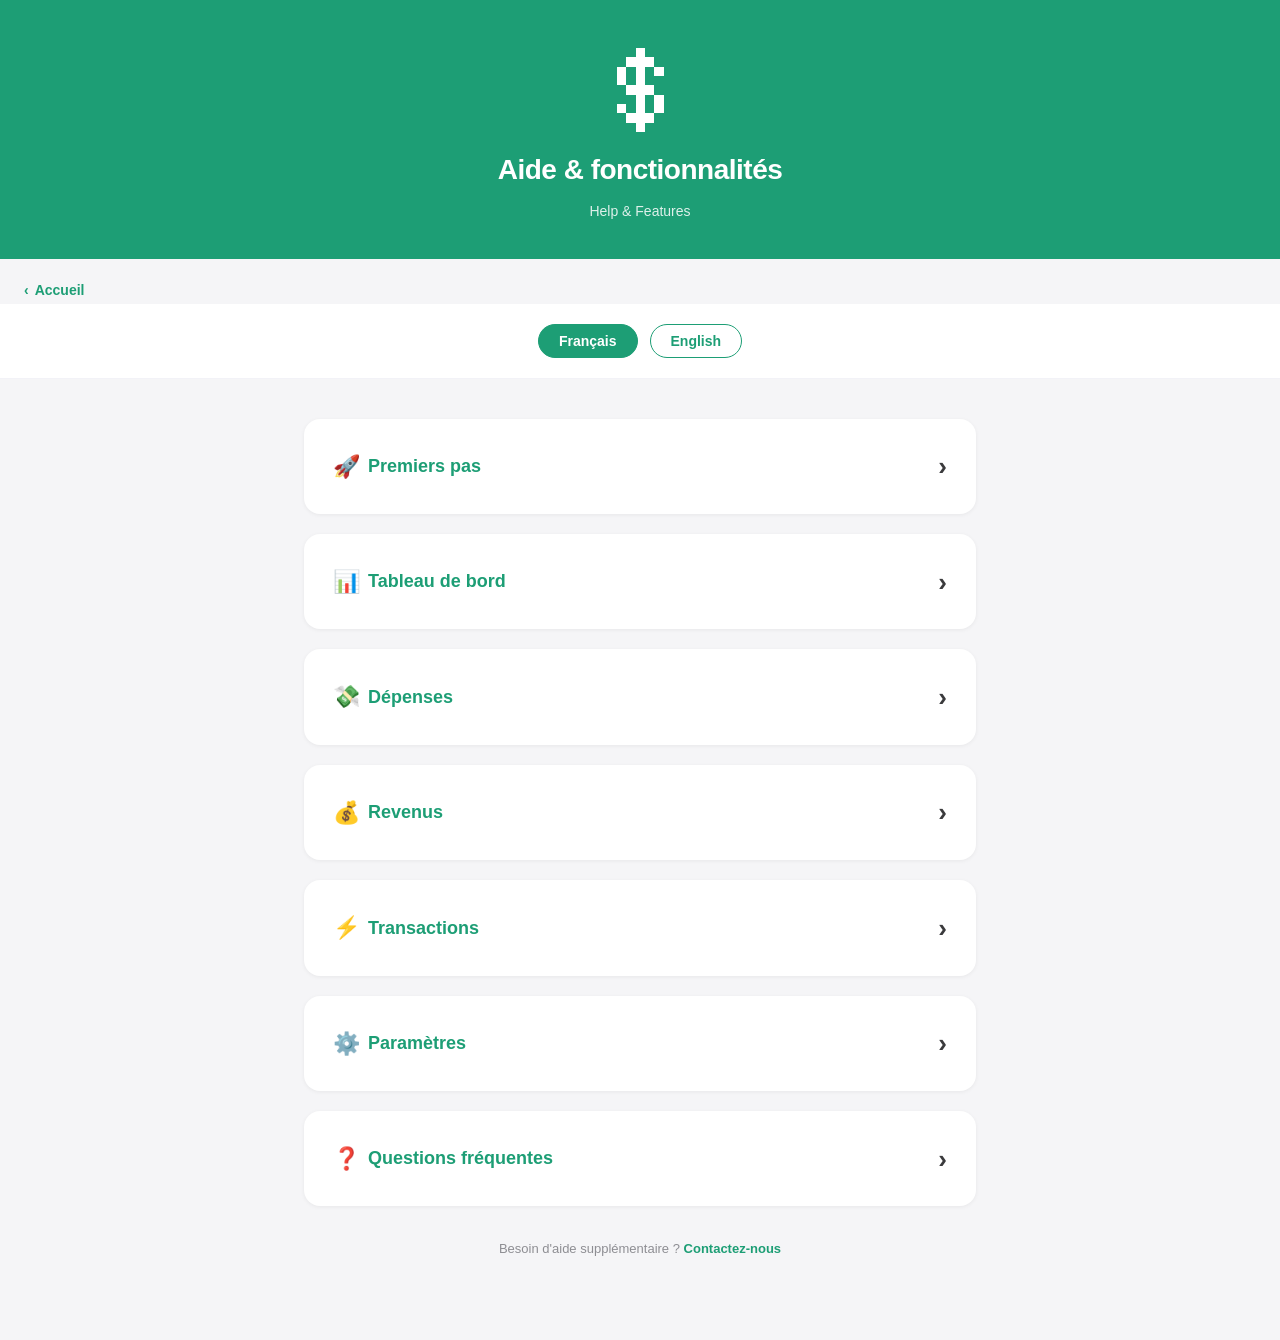
==== commit 247bc0a4: "Sections repliables dans la page d'aide (#2) Les sections de la page d'aide n'affichent plus que leu" ====
--- a/help.html
+++ b/help.html
@@ -6,7 +6,7 @@
   <title>Aide &amp; fonctionnalités — Budget App</title>
   <link rel="stylesheet" href="styles.css" />
 </head>
-<body>
+<body class="collapsible-sections">
 
 <header>
   <span class="logo-icon" role="img" aria-label="Budget"></span>
--- a/styles.css
+++ b/styles.css
@@ -168,9 +168,39 @@
   display: flex;
   align-items: center;
   gap: 8px;
+  cursor: pointer;
+  user-select: none;
+  -webkit-user-select: none;
 }
 
 .section h2 .emoji { font-size: 22px; }
+
+/* Chevron indicator for collapsible sections */
+.section h2::after {
+  content: "›";
+  margin-left: auto;
+  font-size: 26px;
+  line-height: 1;
+  color: var(--text-secondary);
+  transition: transform 0.2s ease;
+}
+
+.section:not(.collapsed) h2::after {
+  transform: rotate(90deg);
+}
+
+/* Collapsed sections show only their title */
+.section.collapsed {
+  padding-bottom: 28px;
+}
+
+.section.collapsed h2 {
+  margin-bottom: 0;
+}
+
+.section.collapsed > :not(h2) {
+  display: none;
+}
 
 .section h3 {
   font-size: 16px;
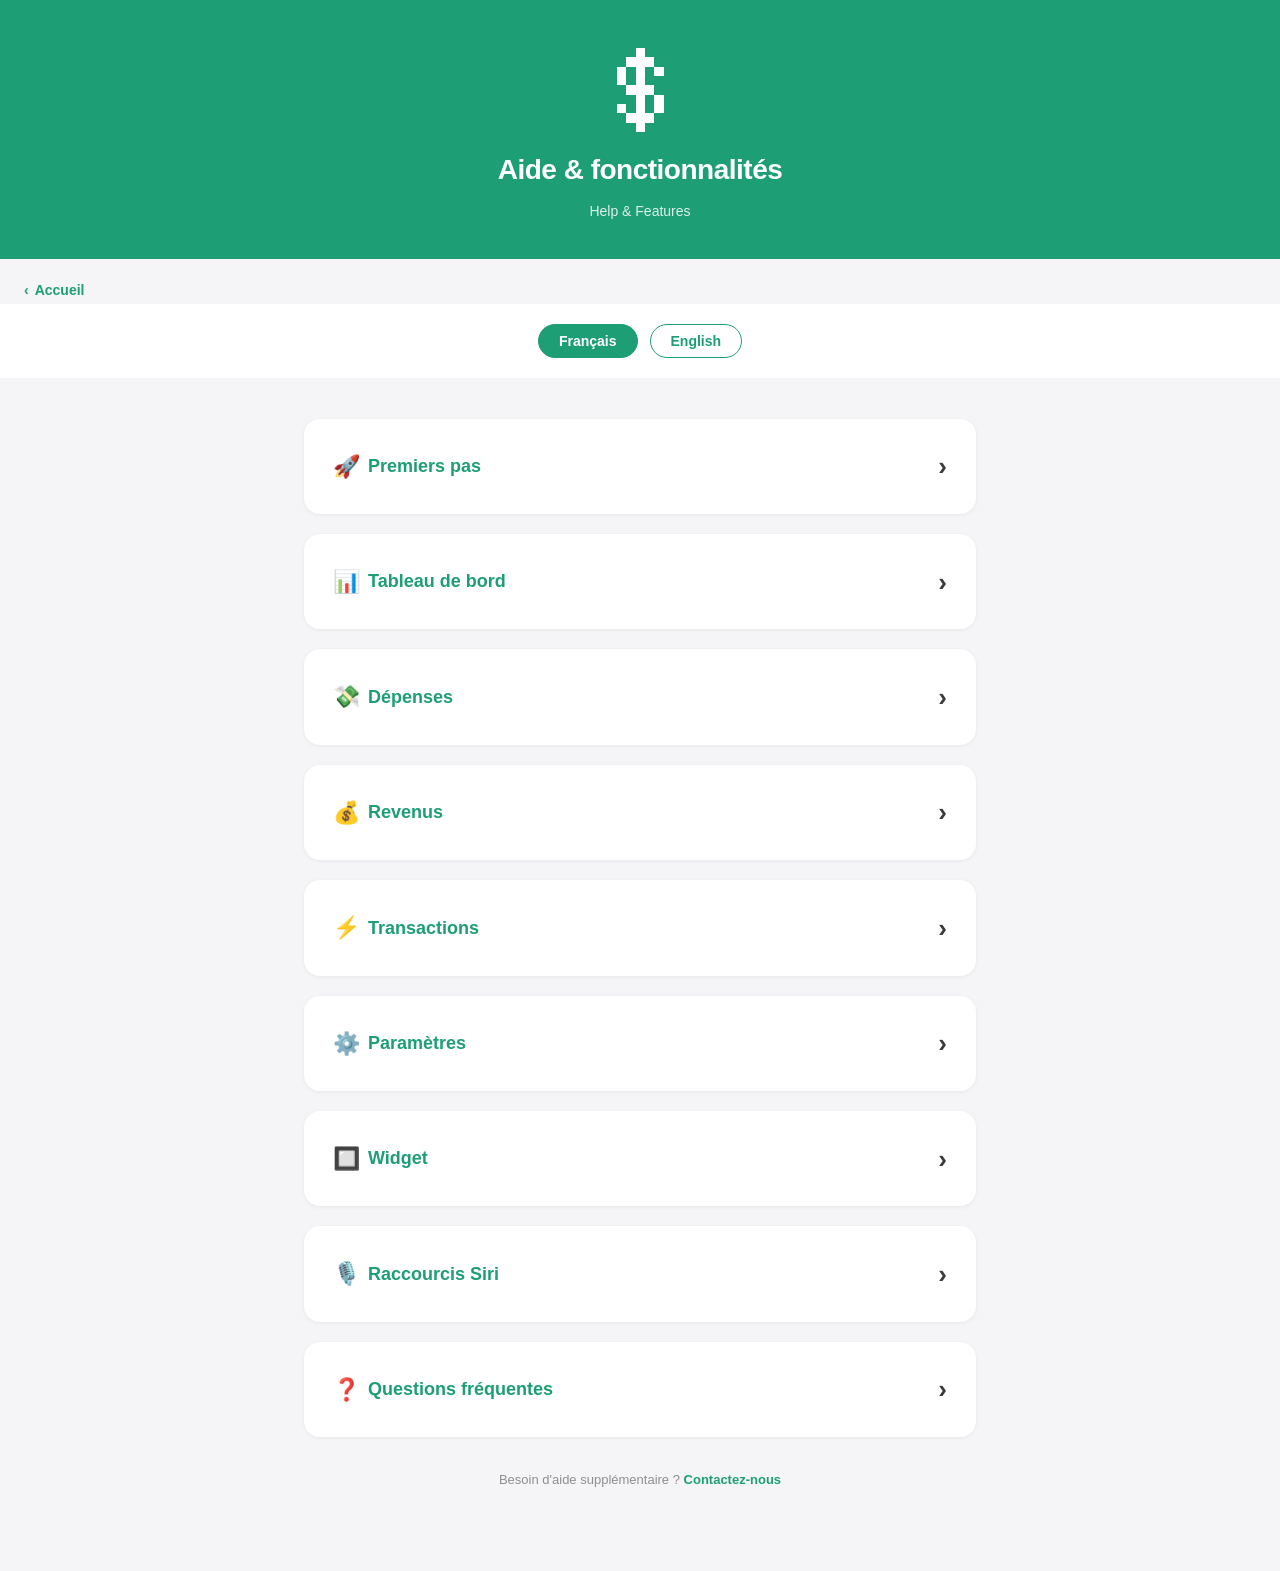
==== commit 4504b42f: "adding summary for shortcut and widget adding helping summary for shortcut and widget app" ====
--- a/help.html
+++ b/help.html
@@ -6,7 +6,7 @@
   <title>Aide &amp; fonctionnalités — Budget App</title>
   <link rel="stylesheet" href="styles.css" />
 </head>
-<body class="collapsible-sections">
+<body>
 
 <header>
   <span class="logo-icon" role="img" aria-label="Budget"></span>
@@ -44,10 +44,10 @@
     <h2><span class="emoji">📊</span> Tableau de bord</h2>
     <p>L'onglet <strong>Tableau de bord</strong> est votre vue d'ensemble financière. Il regroupe :</p>
     <ul>
-      <li><strong>Solde total</strong> — somme des soldes de tous vos comptes.</li>
-      <li><strong>Revenus mensuels</strong> — total de vos revenus ramenés à un mois (toutes fréquences confondues).</li>
-      <li><strong>Dépenses mensuelles</strong> — idem pour vos dépenses.</li>
-      <li><strong>Flux net mensuel</strong> — différence revenus − dépenses.</li>
+      <li><strong>Solde total</strong> — somme des soldes de tous vos comptes. Une ligne de tendance indique votre flux net mensuel (ex. : ↑ +250,00 $ / mois) pour savoir si votre solde progresse ou recule.</li>
+      <li><strong>Revenus / mois</strong> — total de vos revenus ramenés à un mois (toutes fréquences confondues).</li>
+      <li><strong>Dépenses / mois</strong> — idem pour vos dépenses.</li>
+      <li><strong>Flux net / mois</strong> — différence revenus − dépenses.</li>
     </ul>
 
     <h3>Projection à 6 mois</h3>
@@ -137,7 +137,12 @@
     <p>En haut de l'écran, chaque compte affiche son solde actuel. Appuyez sur un montant pour le modifier directement au clavier.</p>
 
     <h3>Horizon de prévision</h3>
-    <p>Ajustez la période affichée (de 7 à 365 jours) à l'aide du <strong>stepper</strong> ou du bouton <strong>«&nbsp;+1M&nbsp;»</strong> pour ajouter 30 jours. Les transactions à venir sont regroupées par jour avec le solde projeté en fin de journée.</p>
+    <p>Deux façons d'ajuster la période affichée :</p>
+    <ul>
+      <li><strong>«&nbsp;Jusqu'au&nbsp;»</strong> — appuyez sur la date pour ouvrir un calendrier et choisir une date précise (jusqu'à 365 jours).</li>
+      <li><strong>«&nbsp;Horizon rapide&nbsp;»</strong> — choisissez un raccourci dans le menu : 1 semaine, 2 semaines, 1 mois, 3 mois, 6 mois ou 1 an.</li>
+    </ul>
+    <p>Les transactions à venir sont regroupées par jour avec le solde projeté en fin de journée.</p>
 
     <h3>Couleurs des transactions</h3>
     <ul>
@@ -202,6 +207,16 @@
     </ul>
     <div class="highlight">Le solde d'un compte se modifie directement depuis l'onglet Transactions, pas depuis les Paramètres.</div>
 
+    <h3>Langue de l'interface</h3>
+    <p>L'application est entièrement disponible en <strong>français et en anglais</strong> — tous les menus, boutons, étiquettes et notifications sont traduits.</p>
+    <p>Accédez à <strong>Paramètres › Langue / Language</strong> pour choisir la langue d'affichage :</p>
+    <ul>
+      <li><strong>Système (appareil)</strong> (par défaut) — utilise la langue configurée sur votre iPhone.</li>
+      <li><strong>Français</strong> — force l'affichage en français.</li>
+      <li><strong>English</strong> — force l'affichage en anglais.</li>
+    </ul>
+    <p>Ce réglage est indépendant de la langue de votre appareil, pratique si vous utilisez votre téléphone dans une langue mais préférez gérer votre budget dans une autre.</p>
+
     <h3>Format de date</h3>
     <p>Choisissez votre format d'affichage des dates dans <strong>Paramètres › Format de date</strong> :</p>
     <ul>
@@ -211,8 +226,13 @@
     </ul>
 
     <h3>Notifications</h3>
-    <p>Activez les rappels depuis <strong>Paramètres › Notifications</strong>. Vous recevrez une notification à <strong>9h00</strong> pour chaque dépense ou revenu récurrent prévu dans les <strong>14 prochains jours</strong>.</p>
-    <p>Pour désactiver, basculez simplement l'interrupteur. Vous pouvez également gérer les permissions depuis <strong>Réglages iOS › Budget App › Notifications</strong>.</p>
+    <p>Activez les rappels depuis <strong>Paramètres › Notifications</strong>. Une fois activés, un <strong>stepper « Délai d'avertissement »</strong> apparaît pour choisir combien de jours à l'avance vous souhaitez être averti (de 1 à 7 jours).</p>
+    <ul>
+      <li><strong>1 jour avant</strong> (par défaut) — notification la veille à 9h00 : « Demain · Loyer — 1 200,00 $ ».</li>
+      <li><strong>2 à 7 jours avant</strong> — notification X jours avant l'échéance : « Dans 3 jours · Loyer — 1 200,00 $ ».</li>
+    </ul>
+    <p>Les transactions des <strong>14 prochains jours</strong> sont couvertes. Changer le délai replanifie immédiatement toutes les notifications.</p>
+    <p>Pour désactiver, basculez l'interrupteur. Vous pouvez également gérer les permissions depuis <strong>Réglages iOS › Budget App › Notifications</strong>.</p>
 
     <h3>Verrouillage Face ID / Touch ID</h3>
     <p>Activez le verrou depuis <strong>Paramètres › Sécurité</strong>. À chaque ouverture, l'app demande votre Face ID, Touch ID ou le code de l'appareil avant d'afficher vos données.</p>
@@ -234,6 +254,66 @@
     <p>La synchronisation est entièrement automatique. Dès que vous ajoutez ou modifiez une transaction sur un appareil, les changements se propagent sur tous vos appareils Apple connectés au même identifiant iCloud. Aucune action de votre part n'est requise.</p>
   </div>
 
+  <!-- ── Widget ──────────────────────────────────────────────── -->
+  <div class="section">
+    <h2><span class="emoji">🔲</span> Widget</h2>
+    <p>Budget App inclut un <strong>widget pour l'écran d'accueil</strong> (format petite case) qui affiche en un coup d'œil votre situation financière mensuelle.</p>
+
+    <h3>Contenu du widget</h3>
+    <ul>
+      <li><strong>Flux net mensuel</strong> — affiché en grand, en vert si positif, en rouge si négatif (ex. : +250 $).</li>
+      <li><strong>Revenus</strong> — total mensuel en bas à gauche.</li>
+      <li><strong>Dépenses</strong> — total mensuel en bas à droite.</li>
+    </ul>
+
+    <h3>Ajouter le widget</h3>
+    <ol>
+      <li>Sur l'écran d'accueil, appuyez longuement sur une zone vide.</li>
+      <li>Appuyez sur le bouton <strong>+</strong> en haut à gauche.</li>
+      <li>Recherchez <strong>Budget</strong> dans la liste.</li>
+      <li>Sélectionnez le widget et appuyez sur <strong>«&nbsp;Ajouter le widget&nbsp;»</strong>.</li>
+    </ol>
+
+    <div class="highlight">Le widget se met à jour automatiquement chaque fois que vous ouvrez l'app ou modifiez vos données financières.</div>
+  </div>
+
+  <!-- ── Raccourcis Siri ──────────────────────────────────────── -->
+  <div class="section">
+    <h2><span class="emoji">🎙️</span> Raccourcis Siri</h2>
+    <p>Budget App s'intègre à <strong>Siri</strong> et à l'app <strong>Raccourcis</strong> pour vous permettre de naviguer dans l'app ou de consulter vos données par la voix.</p>
+
+    <h3>Navigation rapide (ouvre l'app)</h3>
+    <ul>
+      <li><strong>«&nbsp;Ouvrir le tableau de bord de Budget&nbsp;»</strong> — navigue vers le tableau de bord.</li>
+      <li><strong>«&nbsp;Afficher mon budget dans Budget&nbsp;»</strong> — idem.</li>
+      <li><strong>«&nbsp;Voir mes dépenses dans Budget&nbsp;»</strong> — ouvre l'onglet Dépenses.</li>
+      <li><strong>«&nbsp;Voir mes revenus dans Budget&nbsp;»</strong> — ouvre l'onglet Revenus.</li>
+      <li><strong>«&nbsp;Voir mes transactions dans Budget&nbsp;»</strong> — ouvre l'onglet Transactions.</li>
+    </ul>
+
+    <h3>Consultation vocale (sans ouvrir l'app)</h3>
+    <ul>
+      <li><strong>«&nbsp;Quel est mon solde dans Budget&nbsp;»</strong> — Siri vous annonce votre solde total.</li>
+      <li><strong>«&nbsp;Mon budget du mois dans Budget&nbsp;»</strong> — Siri vous résume revenus, dépenses et flux net du mois.</li>
+    </ul>
+
+    <h3>Ajout rapide de dépense</h3>
+    <ul>
+      <li><strong>«&nbsp;Ajouter une dépense dans Budget&nbsp;»</strong> — Siri vous demande le montant et la description, puis ouvre directement le formulaire d'ajout.</li>
+      <li><strong>«&nbsp;Nouvelle dépense Budget&nbsp;»</strong> — raccourci alternatif.</li>
+    </ul>
+
+    <h3>Créer un raccourci personnalisé</h3>
+    <ol>
+      <li>Ouvrez l'app <strong>Raccourcis</strong> sur votre iPhone.</li>
+      <li>Appuyez sur <strong>+</strong> pour créer un nouveau raccourci.</li>
+      <li>Recherchez <strong>Budget</strong> dans la liste des actions.</li>
+      <li>Choisissez l'action souhaitée et personnalisez la phrase d'activation.</li>
+    </ol>
+
+    <div class="highlight">Les raccourcis vocaux fonctionnent aussi via les boutons d'action (iPhone 15 Pro et ultérieurs) et les automatisations de l'app Raccourcis.</div>
+  </div>
+
   <!-- ── FAQ ──────────────────────────────────────────────────── -->
   <div class="section">
     <h2><span class="emoji">❓</span> Questions fréquentes</h2>
@@ -293,10 +373,10 @@
     <h2><span class="emoji">📊</span> Dashboard</h2>
     <p>The <strong>Dashboard</strong> tab is your financial overview. It shows:</p>
     <ul>
-      <li><strong>Total balance</strong> — sum of all your account balances.</li>
-      <li><strong>Monthly income</strong> — all your revenues normalized to a monthly amount.</li>
-      <li><strong>Monthly expenses</strong> — same, for your expenses.</li>
-      <li><strong>Monthly net flow</strong> — income minus expenses.</li>
+      <li><strong>Total balance</strong> — sum of all your account balances. A trend line shows your monthly net flow (e.g. ↑ +$250.00 / month) so you know whether your balance is growing or shrinking.</li>
+      <li><strong>Income / month</strong> — all your revenues normalized to a monthly amount.</li>
+      <li><strong>Expenses / month</strong> — same, for your expenses.</li>
+      <li><strong>Net flow / month</strong> — income minus expenses.</li>
     </ul>
 
     <h3>6-Month Projection</h3>
@@ -386,7 +466,12 @@
     <p>At the top of the screen, each account displays its current balance. Tap an amount to edit it directly with the keyboard.</p>
 
     <h3>Forecast Horizon</h3>
-    <p>Adjust the displayed period (7 to 365 days) using the <strong>stepper</strong> or the <strong>"+1M"</strong> button to add 30 days. Upcoming transactions are grouped by day with a projected end-of-day balance.</p>
+    <p>Two ways to adjust the displayed period:</p>
+    <ul>
+      <li><strong>"Until"</strong> — tap the date to open a calendar and pick a specific end date (up to 365 days).</li>
+      <li><strong>"Quick horizon"</strong> — choose a shortcut from the menu: 1 week, 2 weeks, 1 month, 3 months, 6 months, or 1 year.</li>
+    </ul>
+    <p>Upcoming transactions are grouped by day with a projected end-of-day balance.</p>
 
     <h3>Transaction Colors</h3>
     <ul>
@@ -451,6 +536,16 @@
     </ul>
     <div class="highlight">An account's balance is edited directly in the Transactions tab, not in Settings.</div>
 
+    <h3>Display Language</h3>
+    <p>The app is fully available in <strong>French and English</strong> — all menus, buttons, labels and notifications are translated.</p>
+    <p>Go to <strong>Settings › Langue / Language</strong> to choose the display language:</p>
+    <ul>
+      <li><strong>Système (appareil) / System (device)</strong> (default) — uses the language set on your iPhone.</li>
+      <li><strong>Français</strong> — forces French.</li>
+      <li><strong>English</strong> — forces English.</li>
+    </ul>
+    <p>This setting is independent of your device language — useful if you use your phone in one language but prefer to manage your budget in another.</p>
+
     <h3>Date Format</h3>
     <p>Choose your preferred date display format in <strong>Settings › Date Format</strong>:</p>
     <ul>
@@ -460,8 +555,13 @@
     </ul>
 
     <h3>Notifications</h3>
-    <p>Enable reminders from <strong>Settings › Notifications</strong>. You will receive a notification at <strong>9:00 AM</strong> for each recurring expense or income due within the <strong>next 14 days</strong>.</p>
-    <p>To disable, simply toggle the switch off. You can also manage permissions from <strong>iOS Settings › Budget App › Notifications</strong>.</p>
+    <p>Enable reminders from <strong>Settings › Notifications</strong>. Once enabled, a <strong>"Notification lead time" stepper</strong> appears so you can choose how many days in advance you want to be notified (1 to 7 days).</p>
+    <ul>
+      <li><strong>1 day before</strong> (default) — notification the day before at 9:00 AM: "Tomorrow · Rent — $1,200.00".</li>
+      <li><strong>2 to 7 days before</strong> — notification X days before the due date: "In 3 days · Rent — $1,200.00".</li>
+    </ul>
+    <p>Transactions within the <strong>next 14 days</strong> are covered. Changing the lead time immediately reschedules all notifications.</p>
+    <p>To disable, toggle the switch off. You can also manage permissions from <strong>iOS Settings › Budget App › Notifications</strong>.</p>
 
     <h3>Face ID / Touch ID Lock</h3>
     <p>Enable the lock from <strong>Settings › Security</strong>. Each time the app opens, it will request your Face ID, Touch ID, or device passcode before displaying your data.</p>
@@ -483,6 +583,66 @@
     <p>Sync is fully automatic. Any transaction you add or edit on one device is propagated to all your Apple devices signed in with the same iCloud account. No action is required on your part.</p>
   </div>
 
+  <!-- ── Widget ──────────────────────────────────────────────── -->
+  <div class="section">
+    <h2><span class="emoji">🔲</span> Widget</h2>
+    <p>Budget App includes a <strong>Home Screen widget</strong> (small size) that lets you see your monthly financial snapshot at a glance.</p>
+
+    <h3>Widget Content</h3>
+    <ul>
+      <li><strong>Monthly net flow</strong> — displayed large, green if positive, red if negative (e.g. +$250).</li>
+      <li><strong>Income</strong> — monthly total at the bottom left.</li>
+      <li><strong>Expenses</strong> — monthly total at the bottom right.</li>
+    </ul>
+
+    <h3>Adding the Widget</h3>
+    <ol>
+      <li>On the Home Screen, long-press on an empty area.</li>
+      <li>Tap the <strong>+</strong> button in the top left.</li>
+      <li>Search for <strong>Budget</strong> in the list.</li>
+      <li>Select the widget and tap <strong>"Add Widget"</strong>.</li>
+    </ol>
+
+    <div class="highlight">The widget updates automatically every time you open the app or modify your financial data.</div>
+  </div>
+
+  <!-- ── Siri Shortcuts ──────────────────────────────────────── -->
+  <div class="section">
+    <h2><span class="emoji">🎙️</span> Siri Shortcuts</h2>
+    <p>Budget App integrates with <strong>Siri</strong> and the <strong>Shortcuts</strong> app so you can navigate the app or look up your data by voice.</p>
+
+    <h3>Quick Navigation (opens the app)</h3>
+    <ul>
+      <li><strong>"Open Budget dashboard"</strong> — navigates to the dashboard.</li>
+      <li><strong>"Show my budget in Budget"</strong> — same.</li>
+      <li><strong>"See my expenses in Budget"</strong> — opens the Expenses tab.</li>
+      <li><strong>"See my income in Budget"</strong> — opens the Income tab.</li>
+      <li><strong>"See my transactions in Budget"</strong> — opens the Transactions tab.</li>
+    </ul>
+
+    <h3>Voice Lookup (without opening the app)</h3>
+    <ul>
+      <li><strong>"What's my balance in Budget"</strong> — Siri reads out your total balance.</li>
+      <li><strong>"My monthly budget in Budget"</strong> — Siri summarizes your income, expenses, and net flow for the month.</li>
+    </ul>
+
+    <h3>Quick Expense Entry</h3>
+    <ul>
+      <li><strong>"Add an expense in Budget"</strong> — Siri asks for the amount and description, then opens the add expense form directly.</li>
+      <li><strong>"New expense Budget"</strong> — alternative phrase.</li>
+    </ul>
+
+    <h3>Creating a Custom Shortcut</h3>
+    <ol>
+      <li>Open the <strong>Shortcuts</strong> app on your iPhone.</li>
+      <li>Tap <strong>+</strong> to create a new shortcut.</li>
+      <li>Search for <strong>Budget</strong> in the actions list.</li>
+      <li>Choose the desired action and customize the activation phrase.</li>
+    </ol>
+
+    <div class="highlight">Voice shortcuts also work with Action buttons (iPhone 15 Pro and later) and Shortcuts app automations.</div>
+  </div>
+
   <!-- ── FAQ ──────────────────────────────────────────────────── -->
   <div class="section">
     <h2><span class="emoji">❓</span> Frequently Asked Questions</h2>
